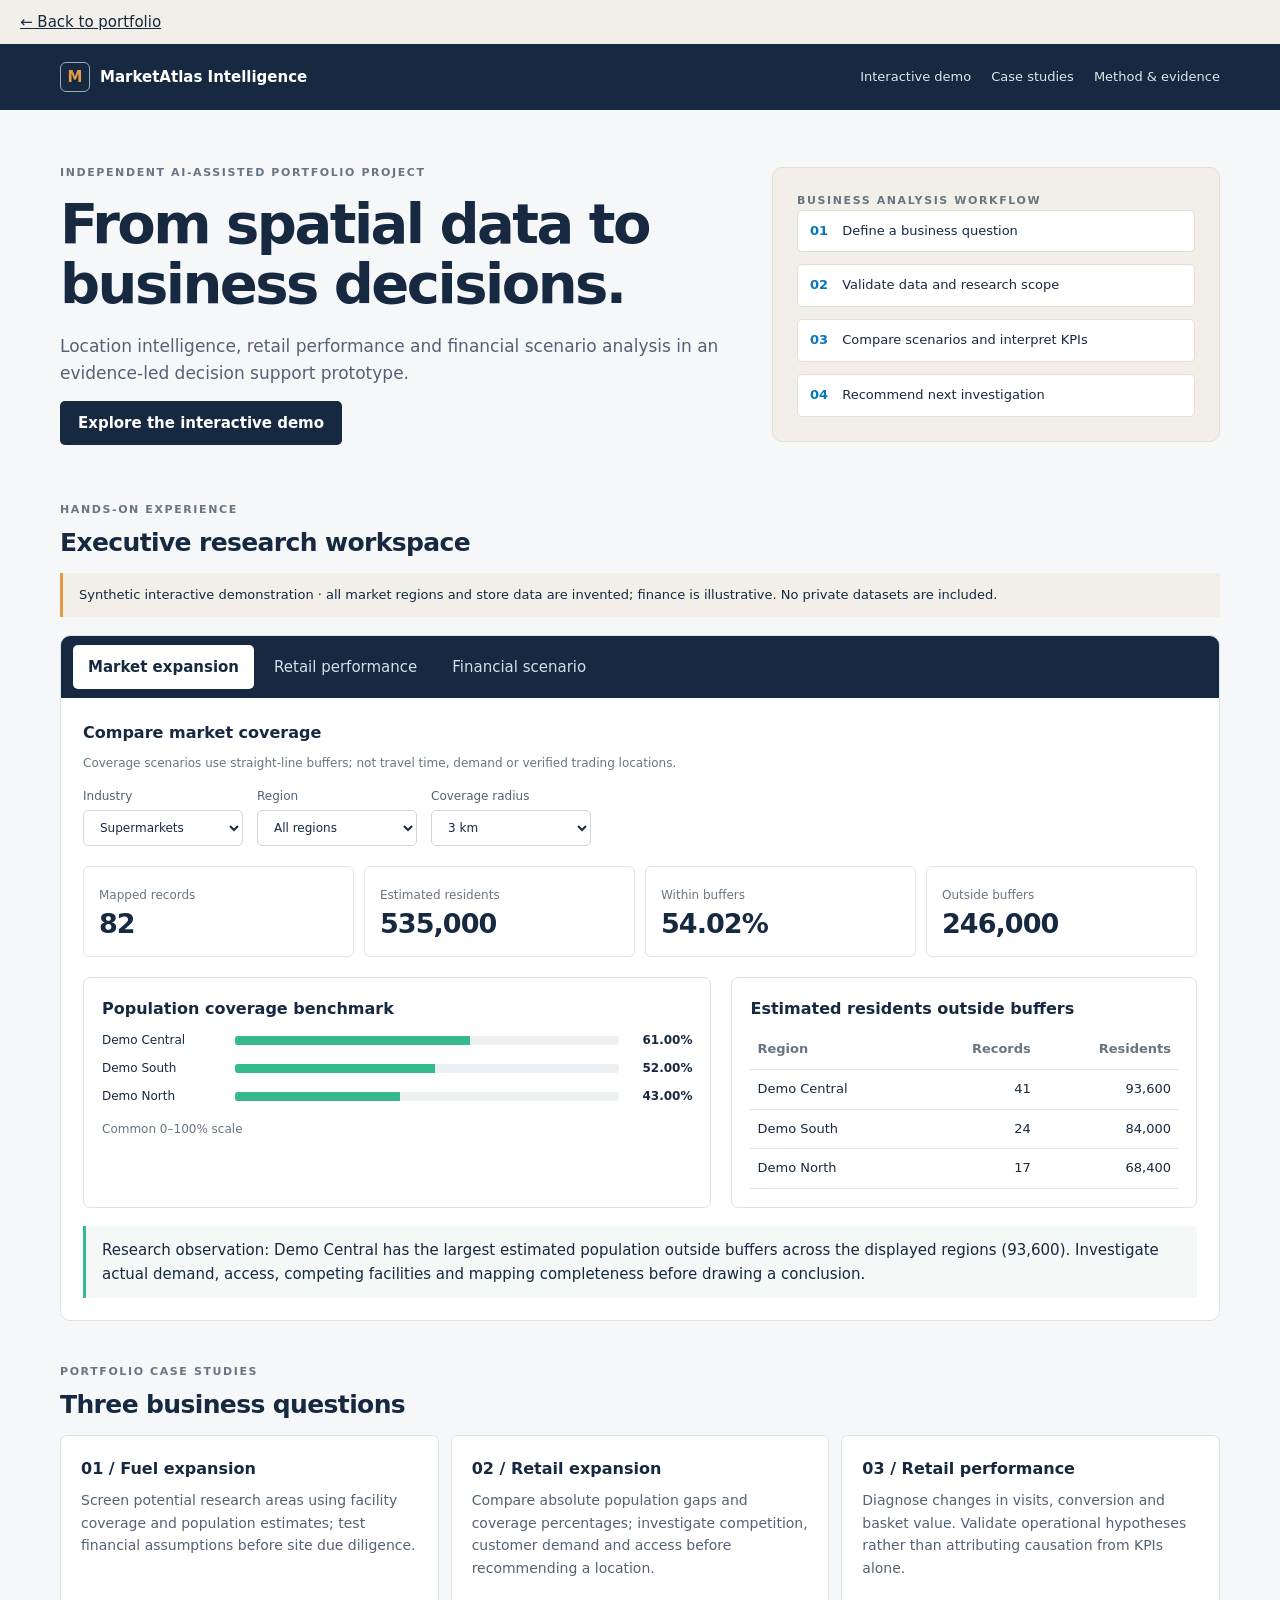
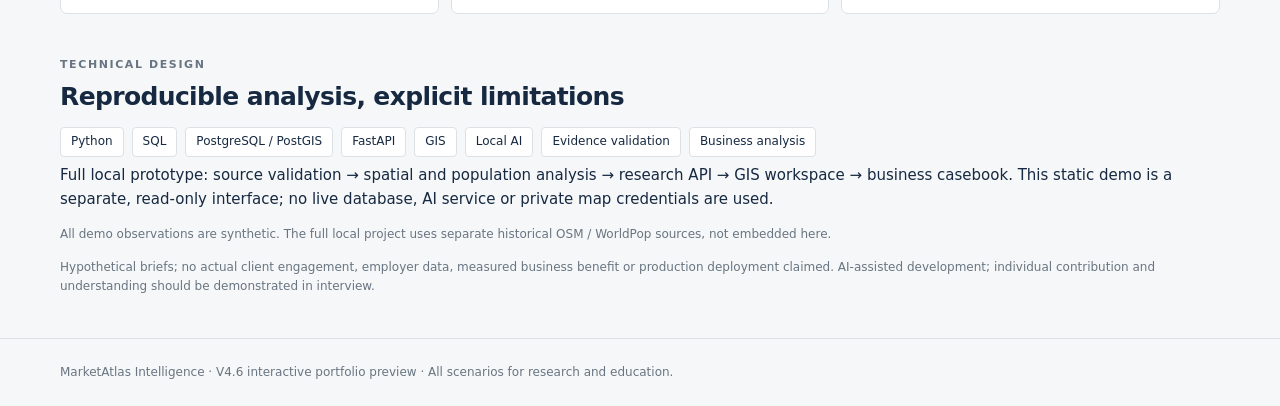
==== demo.html @ 2af2104c "Publish MarketAtlas Intelligence professional portfolio" ====
<!doctype html><html lang="en"><head><meta charset="utf-8"><meta name="viewport" content="width=device-width,initial-scale=1"><meta name="referrer" content="no-referrer"><meta http-equiv="Content-Security-Policy" content="default-src 'none'; script-src 'unsafe-inline'; style-src 'unsafe-inline'; base-uri 'none'; form-action 'none'; connect-src 'none'"><title>MarketAtlas | Business intelligence portfolio</title><style>
*{box-sizing:border-box}html{scroll-behavior:smooth}body{margin:0;font:15px/1.6 system-ui,-apple-system,sans-serif;color:#162941;background:#f6f7f8}header{background:#162941;color:white;padding:18px 0}header .wrap{display:flex;align-items:center;justify-content:space-between;gap:16px}nav{display:flex;gap:20px;flex-wrap:wrap}a{color:inherit}header a{text-decoration:none;color:#dbe5ed;font-size:13px}.wrap{width:min(1160px,calc(100% - 44px));margin:auto}.logo{display:flex;gap:10px;align-items:center;font-weight:750}.mark{width:30px;height:30px;border:1px solid #9aabc0;border-radius:6px;text-align:center;line-height:28px;color:#e79a46}.hero{padding:54px 0 34px;display:grid;grid-template-columns:1.5fr 1fr;gap:40px;align-items:center}.eyebrow{text-transform:uppercase;letter-spacing:1.6px;font-size:11px;font-weight:700;color:#687582}h1{font-size:clamp(34px,4.5vw,56px);letter-spacing:-.045em;line-height:1.08;margin:12px 0 18px}h2{font-size:25px;letter-spacing:-.025em;margin:4px 0 10px}h3{font-size:16px;margin:0 0 8px}p{margin:6px 0 14px}.lede{font-size:17px;color:#536274}.muted,small{color:#687582;font-size:12px}.heroaside{background:#f1efe7;border:1px solid #e2ded5;border-radius:10px;padding:24px}.flow{display:grid;gap:12px}.flow div{background:white;border:1px solid #e0dfdb;border-radius:5px;padding:10px 12px;font-size:13px}.flow b{color:#0878ba;margin-right:10px}.cta{display:inline-block;background:#162941;color:white;padding:10px 18px;border-radius:5px;text-decoration:none;font-weight:650}.section{margin:22px 0 42px;scroll-margin-top:16px}.notice{border-left:3px solid #e79a46;background:#f1efe7;padding:12px 16px;font-size:13px;margin-bottom:18px}.shell{background:white;border:1px solid #dce1e6;border-radius:10px;overflow:hidden}.toolbar{background:#162941;color:white;display:flex;gap:5px;flex-wrap:wrap;padding:9px 12px}.toolbar button{color:#d4deea;background:transparent;border:0;padding:10px 15px;border-radius:5px;font:inherit;cursor:pointer}.toolbar button[aria-pressed=true]{background:white;color:#162941;font-weight:650}.content{padding:22px}.controls{display:flex;gap:14px;flex-wrap:wrap;margin:14px 0 20px}label{font-size:12px;color:#536274;display:grid;gap:4px;min-width:160px}select,button{font:inherit}select{padding:9px 12px;border:1px solid #d0d8e0;border-radius:5px;color:#162941;background:white}.kpis{display:grid;grid-template-columns:repeat(4,1fr);gap:10px;margin:14px 0 20px}.kpi{border:1px solid #e0e5e9;padding:15px;border-radius:6px}.kpi b{display:block;font-size:27px;letter-spacing:-.035em;line-height:1.3;font-variant-numeric:tabular-nums}.kpi span{font-size:12px;color:#687582}.split{display:grid;grid-template-columns:1.35fr 1fr;gap:20px}.panel{border:1px solid #dce1e6;border-radius:7px;padding:18px;min-width:0}.barrow{display:grid;grid-template-columns:minmax(85px,125px) 1fr 65px;align-items:center;gap:8px;margin:9px 0;font-size:12px}.track{height:9px;background:#edf0f2;border-radius:3px;overflow:hidden}.track i{display:block;height:100%;background:#35b98d}.barrow b{text-align:right;font-variant-numeric:tabular-nums}.scroll{overflow:auto}table{border-collapse:collapse;width:100%;font-size:13px}th,td{border-bottom:1px solid #e0e5e9;padding:9px 7px;text-align:right;white-space:nowrap}th:first-child,td:first-child{text-align:left}th{color:#687582;font-weight:650}.insight{margin-top:18px;border-left:3px solid #35b98d;padding:12px 16px;background:#f4f8f6}.cards{display:grid;grid-template-columns:repeat(3,1fr);gap:12px}.cards article{background:white;border:1px solid #dce1e6;border-radius:7px;padding:20px}.cards p{font-size:14px;color:#536274}.chips{display:flex;flex-wrap:wrap;gap:8px}.chips span{border:1px solid #dce1e6;background:white;border-radius:4px;padding:4px 10px;font-size:12px}footer{border-top:1px solid #dce1e6;padding:24px 0;color:#687582;font-size:12px}button:focus-visible,select:focus-visible,a:focus-visible{outline:3px solid #0878ba;outline-offset:2px}.negative{color:#a3473e}.positive{color:#18775c}[hidden]{display:none!important}@media(max-width:780px){.hero,.split,.cards{grid-template-columns:1fr}.hero{gap:12px;padding:30px 0}.kpis{grid-template-columns:repeat(2,1fr)}.wrap{width:calc(100% - 24px)}header .wrap{align-items:flex-start;flex-direction:column}.content{padding:12px}.kpi b{font-size:22px}.barrow{grid-template-columns:90px 1fr 60px}}@media print{header,.toolbar,.controls,.cta{display:none}body{background:white}.wrap{width:100%}.panel,.kpi,article{break-inside:avoid}}
</style></head><body><div style="padding:10px 20px;background:#f1efe7;color:#162941"><a href="index.html">← Back to portfolio</a></div><header><div class="wrap"><div class="logo"><span class="mark">M</span>MarketAtlas Intelligence</div><nav><a href="#demo">Interactive demo</a><a href="#cases">Case studies</a><a href="#method">Method &amp; evidence</a></nav></div></header><main class="wrap"><section class="hero"><div><div class="eyebrow">Independent AI-assisted portfolio project</div><h1>From spatial data to business decisions.</h1><p class="lede">Location intelligence, retail performance and financial scenario analysis in an evidence-led decision support prototype.</p><a class="cta" href="#demo">Explore the interactive demo</a></div><aside class="heroaside"><div class="eyebrow">Business analysis workflow</div><div class="flow"><div><b>01</b> Define a business question</div><div><b>02</b> Validate data and research scope</div><div><b>03</b> Compare scenarios and interpret KPIs</div><div><b>04</b> Recommend next investigation</div></div></aside></section><section id="demo" class="section"><div class="eyebrow">Hands-on experience</div><h2>Executive research workspace</h2><div id="notice" class="notice" role="status"></div><div class="shell"><div class="toolbar" aria-label="Analysis views"><button data-view="market" aria-pressed="true">Market expansion</button><button data-view="retail" aria-pressed="false">Retail performance</button><button data-view="finance" aria-pressed="false">Financial scenario</button></div><div class="content"><section id="market"><h3>Compare market coverage</h3><p class="muted">Coverage scenarios use straight-line buffers; not travel time, demand or verified trading locations.</p><div class="controls"><label>Industry<select id="industry"></select></label><label>Region<select id="district"></select></label><label>Coverage radius<select id="radius"><option value="1000">1 km</option><option value="3000" selected>3 km</option><option value="5000">5 km</option></select></label></div><div class="kpis" id="mkpi"></div><div class="split"><article class="panel"><h3>Population coverage benchmark</h3><div id="bars"></div><small>Common 0–100% scale</small></article><article class="panel"><h3>Estimated residents outside buffers</h3><div class="scroll"><table><thead><tr><th>Region</th><th>Records</th><th>Residents</th></tr></thead><tbody id="gaps"></tbody></table></div></article></div><div class="insight" id="minsg"></div></section><section id="retail" hidden><h3>Retail performance diagnostic</h3><p class="muted">Entirely synthetic training data · 3 fictional stores · two matched seven-day periods.</p><div class="controls"><label>Store<select id="store"><option>All stores</option><option>Store A</option><option>Store B</option><option>Store C</option></select></label></div><div id="rkpi" class="kpis"></div><div class="split"><article class="panel"><h3>Daily visits · matched weekdays</h3><div id="daily"></div><small>Grey: baseline · Green: comparison · common scale</small></article><article class="panel"><h3>Sales change decomposition (MYR)</h3><div class="scroll"><table><thead><tr><th>Component</th><th>Change</th></tr></thead><tbody id="bridge"></tbody></table></div><p class="muted">Ordered arithmetic bridge, not proof of causality.</p></article></div><div class="insight" id="rinsg"></div></section><section id="finance" hidden><h3>Fuel investment scenario</h3><p class="muted">Illustrative 10-year unlevered pre-tax scenario, not a forecast or recommendation.</p><div class="controls"><label>Daily transactions<select id="volume"><option>300</option><option selected>450</option><option>650</option></select></label></div><div id="fkpi" class="kpis"></div><article class="panel"><h3>NPV sensitivity · MYR</h3><div class="scroll"><table><thead><tr><th>Transactions/day</th><th>NPV</th></tr></thead><tbody id="scenarios"></tbody></table></div><p class="muted">Assumptions: MYR 3m initial capex; MYR 150k working capital; 10% discount rate; MYR 3.50 contribution per transaction; 365 days; MYR 300k fixed annual operating cost; MYR 50k annual maintenance; 2% volume and cost growth; MYR 400k residual value and working capital recovery in year 10.</p></article><div class="insight" id="finsg"></div></section></div></div></section><section id="cases" class="section"><div class="eyebrow">Portfolio case studies</div><h2>Three business questions</h2><div class="cards"><article><h3>01 / Fuel expansion</h3><p>Screen potential research areas using facility coverage and population estimates; test financial assumptions before site due diligence.</p></article><article><h3>02 / Retail expansion</h3><p>Compare absolute population gaps and coverage percentages; investigate competition, customer demand and access before recommending a location.</p></article><article><h3>03 / Retail performance</h3><p>Diagnose changes in visits, conversion and basket value. Validate operational hypotheses rather than attributing causation from KPIs alone.</p></article></div></section><section id="method" class="section"><div class="eyebrow">Technical design</div><h2>Reproducible analysis, explicit limitations</h2><div class="chips"><span>Python</span><span>SQL</span><span>PostgreSQL / PostGIS</span><span>FastAPI</span><span>GIS</span><span>Local AI</span><span>Evidence validation</span><span>Business analysis</span></div><p>Full local prototype: source validation → spatial and population analysis → research API → GIS workspace → business casebook. This static demo is a separate, read-only interface; no live database, AI service or private map credentials are used.</p><p id="source" class="muted"></p><p class="muted">Hypothetical briefs; no actual client engagement, employer data, measured business benefit or production deployment claimed. AI-assisted development; individual contribution and understanding should be demonstrated in interview.</p></section></main><footer><div class="wrap">MarketAtlas Intelligence · V4.6 interactive portfolio preview · All scenarios for research and education.</div></footer><script id="data" type="application/json">{"mode":"synthetic","source":null,"market":[{"industry":"fuel","district":"Demo North","radius_m":1000,"mapped_records":12,"estimated_residents":120000,"covered_estimated_residents":16800,"uncovered_estimated_residents":103200},{"industry":"fuel","district":"Demo North","radius_m":3000,"mapped_records":12,"estimated_residents":120000,"covered_estimated_residents":38400,"uncovered_estimated_residents":81600},{"industry":"fuel","district":"Demo North","radius_m":5000,"mapped_records":12,"estimated_residents":120000,"covered_estimated_residents":57600,"uncovered_estimated_residents":62400},{"industry":"supermarket","district":"Demo North","radius_m":1000,"mapped_records":17,"estimated_residents":120000,"covered_estimated_residents":30000,"uncovered_estimated_residents":90000},{"industry":"supermarket","district":"Demo North","radius_m":3000,"mapped_records":17,"estimated_residents":120000,"covered_estimated_residents":51600,"uncovered_estimated_residents":68400},{"industry":"supermarket","district":"Demo North","radius_m":5000,"mapped_records":17,"estimated_residents":120000,"covered_estimated_residents":70800,"uncovered_estimated_residents":49200},{"industry":"fuel","district":"Demo Central","radius_m":1000,"mapped_records":32,"estimated_residents":240000,"covered_estimated_residents":76800,"uncovered_estimated_residents":163200},{"industry":"fuel","district":"Demo Central","radius_m":3000,"mapped_records":32,"estimated_residents":240000,"covered_estimated_residents":120000,"uncovered_estimated_residents":120000},{"industry":"fuel","district":"Demo Central","radius_m":5000,"mapped_records":32,"estimated_residents":240000,"covered_estimated_residents":158400,"uncovered_estimated_residents":81600},{"industry":"supermarket","district":"Demo Central","radius_m":1000,"mapped_records":41,"estimated_residents":240000,"covered_estimated_residents":103200,"uncovered_estimated_residents":136800},{"industry":"supermarket","district":"Demo Central","radius_m":3000,"mapped_records":41,"estimated_residents":240000,"covered_estimated_residents":146400,"uncovered_estimated_residents":93600},{"industry":"supermarket","district":"Demo Central","radius_m":5000,"mapped_records":41,"estimated_residents":240000,"covered_estimated_residents":184800,"uncovered_estimated_residents":55200},{"industry":"fuel","district":"Demo South","radius_m":1000,"mapped_records":19,"estimated_residents":175000,"covered_estimated_residents":38500,"uncovered_estimated_residents":136500},{"industry":"fuel","district":"Demo South","radius_m":3000,"mapped_records":19,"estimated_residents":175000,"covered_estimated_residents":70000,"uncovered_estimated_residents":105000},{"industry":"fuel","district":"Demo South","radius_m":5000,"mapped_records":19,"estimated_residents":175000,"covered_estimated_residents":98000,"uncovered_estimated_residents":77000},{"industry":"supermarket","district":"Demo South","radius_m":1000,"mapped_records":24,"estimated_residents":175000,"covered_estimated_residents":59500,"uncovered_estimated_residents":115500},{"industry":"supermarket","district":"Demo South","radius_m":3000,"mapped_records":24,"estimated_residents":175000,"covered_estimated_residents":91000,"uncovered_estimated_residents":84000},{"industry":"supermarket","district":"Demo South","radius_m":5000,"mapped_records":24,"estimated_residents":175000,"covered_estimated_residents":119000,"uncovered_estimated_residents":56000}],"labels":{"fuel":"Fuel stations","supermarket":"Supermarkets"},"daily":[{"date":"2026-10-05","period":"Baseline","store":"Store A","visits":600,"transactions":162,"sales_myr":6804,"data_type":"SYNTHETIC"},{"date":"2026-10-05","period":"Baseline","store":"Store B","visits":750,"transactions":188,"sales_myr":8648,"data_type":"SYNTHETIC"},{"date":"2026-10-05","period":"Baseline","store":"Store C","visits":480,"transactions":144,"sales_myr":5616,"data_type":"SYNTHETIC"},{"date":"2026-10-06","period":"Baseline","store":"Store A","visits":625,"transactions":169,"sales_myr":7098,"data_type":"SYNTHETIC"},{"date":"2026-10-06","period":"Baseline","store":"Store B","visits":775,"transactions":194,"sales_myr":8924,"data_type":"SYNTHETIC"},{"date":"2026-10-06","period":"Baseline","store":"Store C","visits":505,"transactions":152,"sales_myr":5928,"data_type":"SYNTHETIC"},{"date":"2026-10-07","period":"Baseline","store":"Store A","visits":615,"transactions":166,"sales_myr":6972,"data_type":"SYNTHETIC"},{"date":"2026-10-07","period":"Baseline","store":"Store B","visits":765,"transactions":191,"sales_myr":8786,"data_type":"SYNTHETIC"},{"date":"2026-10-07","period":"Baseline","store":"Store C","visits":495,"transactions":148,"sales_myr":5772,"data_type":"SYNTHETIC"},{"date":"2026-10-08","period":"Baseline","store":"Store A","visits":630,"transactions":170,"sales_myr":7140,"data_type":"SYNTHETIC"},{"date":"2026-10-08","period":"Baseline","store":"Store B","visits":780,"transactions":195,"sales_myr":8970,"data_type":"SYNTHETIC"},{"date":"2026-10-08","period":"Baseline","store":"Store C","visits":510,"transactions":153,"sales_myr":5967,"data_type":"SYNTHETIC"},{"date":"2026-10-09","period":"Baseline","store":"Store A","visits":650,"transactions":176,"sales_myr":7392,"data_type":"SYNTHETIC"},{"date":"2026-10-09","period":"Baseline","store":"Store B","visits":800,"transactions":200,"sales_myr":9200,"data_type":"SYNTHETIC"},{"date":"2026-10-09","period":"Baseline","store":"Store C","visits":530,"transactions":159,"sales_myr":6201,"data_type":"SYNTHETIC"},{"date":"2026-10-10","period":"Baseline","store":"Store A","visits":730,"transactions":197,"sales_myr":8274,"data_type":"SYNTHETIC"},{"date":"2026-10-10","period":"Baseline","store":"Store B","visits":880,"transactions":220,"sales_myr":10120,"data_type":"SYNTHETIC"},{"date":"2026-10-10","period":"Baseline","store":"Store C","visits":610,"transactions":183,"sales_myr":7137,"data_type":"SYNTHETIC"},{"date":"2026-10-11","period":"Baseline","store":"Store A","visits":700,"transactions":189,"sales_myr":7938,"data_type":"SYNTHETIC"},{"date":"2026-10-11","period":"Baseline","store":"Store B","visits":850,"transactions":212,"sales_myr":9752,"data_type":"SYNTHETIC"},{"date":"2026-10-11","period":"Baseline","store":"Store C","visits":580,"transactions":174,"sales_myr":6786,"data_type":"SYNTHETIC"},{"date":"2026-10-12","period":"Comparison","store":"Store A","visits":620,"transactions":167,"sales_myr":7014,"data_type":"SYNTHETIC"},{"date":"2026-10-12","period":"Comparison","store":"Store B","visits":790,"transactions":142,"sales_myr":6532,"data_type":"SYNTHETIC"},{"date":"2026-10-12","period":"Comparison","store":"Store C","visits":500,"transactions":150,"sales_myr":5850,"data_type":"SYNTHETIC"},{"date":"2026-10-13","period":"Comparison","store":"Store A","visits":645,"transactions":174,"sales_myr":7308,"data_type":"SYNTHETIC"},{"date":"2026-10-13","period":"Comparison","store":"Store B","visits":815,"transactions":147,"sales_myr":6762,"data_type":"SYNTHETIC"},{"date":"2026-10-13","period":"Comparison","store":"Store C","visits":525,"transactions":158,"sales_myr":6162,"data_type":"SYNTHETIC"},{"date":"2026-10-14","period":"Comparison","store":"Store A","visits":635,"transactions":171,"sales_myr":7182,"data_type":"SYNTHETIC"},{"date":"2026-10-14","period":"Comparison","store":"Store B","visits":805,"transactions":145,"sales_myr":6670,"data_type":"SYNTHETIC"},{"date":"2026-10-14","period":"Comparison","store":"Store C","visits":515,"transactions":154,"sales_myr":6006,"data_type":"SYNTHETIC"},{"date":"2026-10-15","period":"Comparison","store":"Store A","visits":650,"transactions":176,"sales_myr":7392,"data_type":"SYNTHETIC"},{"date":"2026-10-15","period":"Comparison","store":"Store B","visits":820,"transactions":148,"sales_myr":6808,"data_type":"SYNTHETIC"},{"date":"2026-10-15","period":"Comparison","store":"Store C","visits":530,"transactions":159,"sales_myr":6201,"data_type":"SYNTHETIC"},{"date":"2026-10-16","period":"Comparison","store":"Store A","visits":670,"transactions":181,"sales_myr":7602,"data_type":"SYNTHETIC"},{"date":"2026-10-16","period":"Comparison","store":"Store B","visits":840,"transactions":151,"sales_myr":6946,"data_type":"SYNTHETIC"},{"date":"2026-10-16","period":"Comparison","store":"Store C","visits":550,"transactions":165,"sales_myr":6435,"data_type":"SYNTHETIC"},{"date":"2026-10-17","period":"Comparison","store":"Store A","visits":750,"transactions":202,"sales_myr":8484,"data_type":"SYNTHETIC"},{"date":"2026-10-17","period":"Comparison","store":"Store B","visits":920,"transactions":166,"sales_myr":7636,"data_type":"SYNTHETIC"},{"date":"2026-10-17","period":"Comparison","store":"Store C","visits":630,"transactions":189,"sales_myr":7371,"data_type":"SYNTHETIC"},{"date":"2026-10-18","period":"Comparison","store":"Store A","visits":720,"transactions":194,"sales_myr":8148,"data_type":"SYNTHETIC"},{"date":"2026-10-18","period":"Comparison","store":"Store B","visits":890,"transactions":160,"sales_myr":7360,"data_type":"SYNTHETIC"},{"date":"2026-10-18","period":"Comparison","store":"Store C","visits":600,"transactions":180,"sales_myr":7020,"data_type":"SYNTHETIC"}],"finance":[{"volume":300,"npv":-2717659.599432433,"break_even":621.09081226884},{"volume":450,"npv":-1448084.3754190085,"break_even":621.09081226884},{"volume":650,"npv":244682.58993222448,"break_even":621.09081226884}]}</script><script>
'use strict';const $=id=>document.getElementById(id),D=JSON.parse($('data').textContent),fmt=(n,d=0)=>n==null?'—':Number(n).toLocaleString('en-MY',{minimumFractionDigits:d,maximumFractionDigits:d}),pct=n=>n==null?'—':fmt(n,2)+'%',money=n=>'RM '+fmt(n),signed=n=>(n>0?'+':'')+fmt(n,2),sum=(rows,k)=>rows.reduce((a,r)=>a+r[k],0);function node(tag,text,cls){const e=document.createElement(tag);if(text!=null)e.textContent=text;if(cls)e.className=cls;return e}function option(id,v,label=v){const e=node('option',label);e.value=v;$(id).append(e)}function kpis(id,items){$(id).replaceChildren(...items.map(([label,val,sub])=>{const e=node('div',null,'kpi');e.append(node('span',label),node('b',val),node('small',sub||''));return e}))}function table(id,rows){$(id).replaceChildren(...rows.map(r=>{const tr=node('tr');for(const v of r)tr.append(node('td',v));return tr}))}function bar(id,label,value,max,colour='#35b98d',display=fmt(value)){const r=node('div',null,'barrow'),t=node('div',null,'track'),i=node('i');i.style.width=Math.max(0,Math.min(100,100*value/(max||1)))+'%';i.style.background=colour;t.append(i);r.append(node('span',label),t,node('b',display));$(id).append(r)}function cov(r){return r.estimated_residents?100*r.covered_estimated_residents/r.estimated_residents:null}for(const [k,l] of Object.entries(D.labels))option('industry',k,l);$('industry').value='supermarket';option('district','all','All regions');for(const n of [...new Set(D.market.map(r=>r.district))].sort())option('district',n);$('notice').textContent=D.source?'Historical aggregate publication-review draft · OSM/WorldPop estimates. Review licensing before sharing. Retail and finance remain simulated.':'Synthetic interactive demonstration · all market regions and store data are invented; finance is illustrative. No private datasets are included.';$('source').textContent=D.source?'Historical market evidence: © OpenStreetMap contributors (ODbL, openstreetmap.org/copyright); WorldPop R2025A v1 alpha, DOI 10.5258/SOTON/WP00839; geoBoundaries ADM2. OSM snapshot '+D.source.timestamp+'; modelled population year '+D.source.population_year+'; report SHA-256 '+D.source.report_sha256+'. No outside-Johor facilities; pixel-centre assignment, unverified operation.':'All demo observations are synthetic. The full local project uses separate historical OSM / WorldPop sources, not embedded here.';
function market(){const rows=D.market.filter(r=>r.industry===$('industry').value&&r.radius_m===Number($('radius').value)),sel=rows.filter(r=>$('district').value==='all'||r.district===$('district').value),a=Object.fromEntries(['mapped_records','estimated_residents','covered_estimated_residents','uncovered_estimated_residents'].map(k=>[k,sum(sel,k)]));kpis('mkpi',[['Mapped records',fmt(a.mapped_records)],['Estimated residents',fmt(a.estimated_residents)],['Within buffers',pct(cov(a))],['Outside buffers',fmt(a.uncovered_estimated_residents)]]);$('bars').replaceChildren();for(const r of [...rows].sort((a,b)=>(cov(b)??-1)-(cov(a)??-1)))bar('bars',r.district,cov(r)||0,100,'#35b98d',pct(cov(r)));const gaps=[...rows].sort((a,b)=>b.uncovered_estimated_residents-a.uncovered_estimated_residents);table('gaps',gaps.map(r=>[r.district,fmt(r.mapped_records),fmt(r.uncovered_estimated_residents)]));$('minsg').textContent='Research observation: '+gaps[0].district+' has the largest estimated population outside buffers across the displayed regions ('+fmt(gaps[0].uncovered_estimated_residents)+'). Investigate actual demand, access, competing facilities and mapping completeness before drawing a conclusion.'}
function retail(){const rows=D.daily.filter(r=>$('store').value==='All stores'||r.store===$('store').value),weeks=['Baseline','Comparison'].map(p=>rows.filter(r=>r.period===p)),stats=weeks.map(w=>{const v=sum(w,'visits'),t=sum(w,'transactions'),s=sum(w,'sales_myr');return{v,t,s,c:t/v,a:s/t}}),[a,b]=stats,delta=b.s-a.s; kpis('rkpi',[['Comparison visits',fmt(b.v),'Baseline '+fmt(a.v)],['Conversion',pct(100*b.c),signed(100*(b.c-a.c))+' pp'],['Sales',money(b.s),'Change '+signed(delta)+' MYR'],['Average basket','RM '+fmt(b.a,2),'Baseline RM '+fmt(a.a,2)]]);const daily=weeks.map(w=>[...new Set(w.map(r=>r.date))].sort().map(date=>sum(w.filter(r=>r.date===date),'visits'))),max=Math.max(...daily.flat());$('daily').replaceChildren();for(let i=0;i<7;i++){bar('daily',['Mon','Tue','Wed','Thu','Fri','Sat','Sun'][i]+' · base',daily[0][i],max,'#aab7c4');bar('daily','Comparison',daily[1][i],max)}const effects=[(b.v-a.v)*a.c*a.a,b.v*(b.c-a.c)*a.a,b.v*b.c*(b.a-a.a)];table('bridge',[['Visits',signed(effects[0])],['Conversion',signed(effects[1])],['Basket',signed(effects[2])],['Net sales',signed(delta)]]);$('rinsg').textContent='Research observation: visits '+(b.v>=a.v?'increased':'decreased')+' and sales '+(delta>=0?'increased or remained flat':'decreased')+'. Conversion changed by '+signed(100*(b.c-a.c))+' percentage points. Check staffing, queues, stock availability and sensor validity; these are hypotheses, not measured causes.'}
function financial(){const s=D.finance.find(x=>x.volume===Number($('volume').value));kpis('fkpi',[['Transactions / day',fmt(s.volume)],['Net present value',money(s.npv)],['NPV break-even / day',fmt(s.break_even,1)],['Discount rate','10%']]);table('scenarios',D.finance.map(x=>[fmt(x.volume),money(x.npv)]));$('finsg').textContent='Under these assumptions, the selected scenario has '+(s.npv<0?'negative':'non-negative')+' NPV. Validate volumes, margins, capital and operating costs with real evidence before investment review.'}for(const b of document.querySelectorAll('[data-view]'))b.addEventListener('click',()=>{for(const x of document.querySelectorAll('[data-view]')){const active=x===b;x.setAttribute('aria-pressed',String(active));$(x.dataset.view).hidden=!active}});for(const id of ['industry','district','radius'])$(id).addEventListener('change',market);$('store').addEventListener('change',retail);$('volume').addEventListener('change',financial);market();retail();financial();
</script><script>(()=>{function select(){const k=location.hash.slice(1);if(['market','retail','finance'].includes(k)){const b=document.querySelector('[data-view="'+k+'"]');if(b){b.click();document.getElementById('demo').scrollIntoView({block:'start'});}}}window.addEventListener('hashchange',select);select();})();</script></body></html>
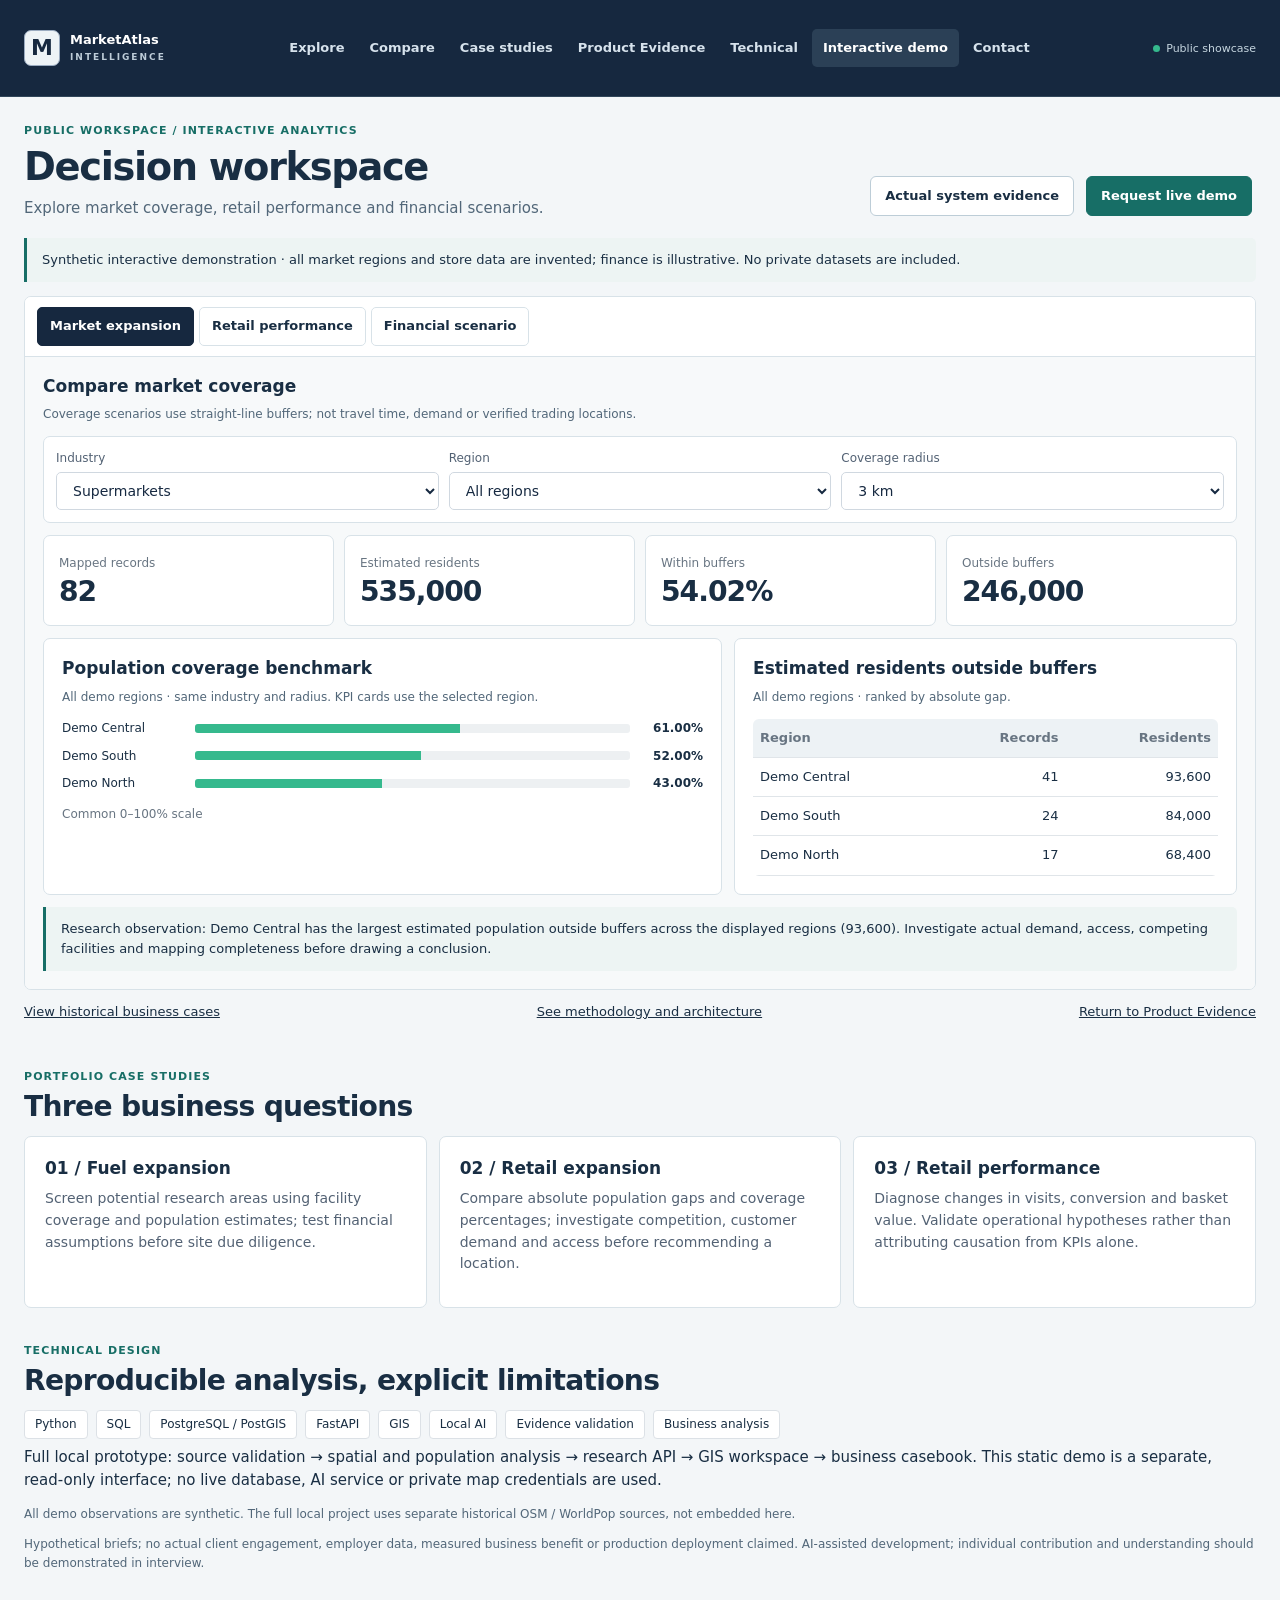
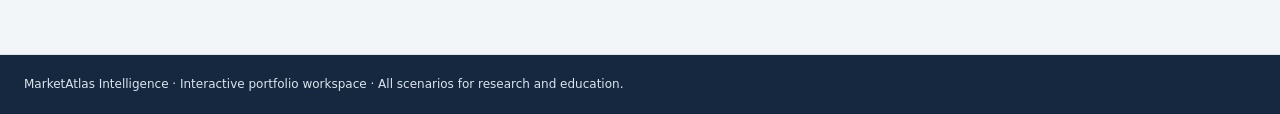
==== commit 62c519ad: "Unify public showcase and interactive analytics into an enterprise workspace" ====
--- a/demo.html
+++ b/demo.html
@@ -1,8 +1,8 @@
-<!doctype html><html lang="en"><head><meta charset="utf-8"><meta name="viewport" content="width=device-width,initial-scale=1"><meta name="referrer" content="no-referrer"><meta http-equiv="Content-Security-Policy" content="default-src 'none'; script-src 'unsafe-inline'; style-src 'unsafe-inline'; base-uri 'none'; form-action 'none'; connect-src 'none'"><title>MarketAtlas | Business intelligence portfolio</title><style>
+<!doctype html><html lang="en"><head><meta charset="utf-8"><meta name="viewport" content="width=device-width,initial-scale=1"><meta name="referrer" content="no-referrer"><meta http-equiv="Content-Security-Policy" content="default-src 'none'; script-src 'unsafe-inline'; style-src 'self' 'unsafe-inline'; base-uri 'none'; form-action 'none'; connect-src 'none'"><title>MarketAtlas | Business intelligence portfolio</title><style>
 *{box-sizing:border-box}html{scroll-behavior:smooth}body{margin:0;font:15px/1.6 system-ui,-apple-system,sans-serif;color:#162941;background:#f6f7f8}header{background:#162941;color:white;padding:18px 0}header .wrap{display:flex;align-items:center;justify-content:space-between;gap:16px}nav{display:flex;gap:20px;flex-wrap:wrap}a{color:inherit}header a{text-decoration:none;color:#dbe5ed;font-size:13px}.wrap{width:min(1160px,calc(100% - 44px));margin:auto}.logo{display:flex;gap:10px;align-items:center;font-weight:750}.mark{width:30px;height:30px;border:1px solid #9aabc0;border-radius:6px;text-align:center;line-height:28px;color:#e79a46}.hero{padding:54px 0 34px;display:grid;grid-template-columns:1.5fr 1fr;gap:40px;align-items:center}.eyebrow{text-transform:uppercase;letter-spacing:1.6px;font-size:11px;font-weight:700;color:#687582}h1{font-size:clamp(34px,4.5vw,56px);letter-spacing:-.045em;line-height:1.08;margin:12px 0 18px}h2{font-size:25px;letter-spacing:-.025em;margin:4px 0 10px}h3{font-size:16px;margin:0 0 8px}p{margin:6px 0 14px}.lede{font-size:17px;color:#536274}.muted,small{color:#687582;font-size:12px}.heroaside{background:#f1efe7;border:1px solid #e2ded5;border-radius:10px;padding:24px}.flow{display:grid;gap:12px}.flow div{background:white;border:1px solid #e0dfdb;border-radius:5px;padding:10px 12px;font-size:13px}.flow b{color:#0878ba;margin-right:10px}.cta{display:inline-block;background:#162941;color:white;padding:10px 18px;border-radius:5px;text-decoration:none;font-weight:650}.section{margin:22px 0 42px;scroll-margin-top:16px}.notice{border-left:3px solid #e79a46;background:#f1efe7;padding:12px 16px;font-size:13px;margin-bottom:18px}.shell{background:white;border:1px solid #dce1e6;border-radius:10px;overflow:hidden}.toolbar{background:#162941;color:white;display:flex;gap:5px;flex-wrap:wrap;padding:9px 12px}.toolbar button{color:#d4deea;background:transparent;border:0;padding:10px 15px;border-radius:5px;font:inherit;cursor:pointer}.toolbar button[aria-pressed=true]{background:white;color:#162941;font-weight:650}.content{padding:22px}.controls{display:flex;gap:14px;flex-wrap:wrap;margin:14px 0 20px}label{font-size:12px;color:#536274;display:grid;gap:4px;min-width:160px}select,button{font:inherit}select{padding:9px 12px;border:1px solid #d0d8e0;border-radius:5px;color:#162941;background:white}.kpis{display:grid;grid-template-columns:repeat(4,1fr);gap:10px;margin:14px 0 20px}.kpi{border:1px solid #e0e5e9;padding:15px;border-radius:6px}.kpi b{display:block;font-size:27px;letter-spacing:-.035em;line-height:1.3;font-variant-numeric:tabular-nums}.kpi span{font-size:12px;color:#687582}.split{display:grid;grid-template-columns:1.35fr 1fr;gap:20px}.panel{border:1px solid #dce1e6;border-radius:7px;padding:18px;min-width:0}.barrow{display:grid;grid-template-columns:minmax(85px,125px) 1fr 65px;align-items:center;gap:8px;margin:9px 0;font-size:12px}.track{height:9px;background:#edf0f2;border-radius:3px;overflow:hidden}.track i{display:block;height:100%;background:#35b98d}.barrow b{text-align:right;font-variant-numeric:tabular-nums}.scroll{overflow:auto}table{border-collapse:collapse;width:100%;font-size:13px}th,td{border-bottom:1px solid #e0e5e9;padding:9px 7px;text-align:right;white-space:nowrap}th:first-child,td:first-child{text-align:left}th{color:#687582;font-weight:650}.insight{margin-top:18px;border-left:3px solid #35b98d;padding:12px 16px;background:#f4f8f6}.cards{display:grid;grid-template-columns:repeat(3,1fr);gap:12px}.cards article{background:white;border:1px solid #dce1e6;border-radius:7px;padding:20px}.cards p{font-size:14px;color:#536274}.chips{display:flex;flex-wrap:wrap;gap:8px}.chips span{border:1px solid #dce1e6;background:white;border-radius:4px;padding:4px 10px;font-size:12px}footer{border-top:1px solid #dce1e6;padding:24px 0;color:#687582;font-size:12px}button:focus-visible,select:focus-visible,a:focus-visible{outline:3px solid #0878ba;outline-offset:2px}.negative{color:#a3473e}.positive{color:#18775c}[hidden]{display:none!important}@media(max-width:780px){.hero,.split,.cards{grid-template-columns:1fr}.hero{gap:12px;padding:30px 0}.kpis{grid-template-columns:repeat(2,1fr)}.wrap{width:calc(100% - 24px)}header .wrap{align-items:flex-start;flex-direction:column}.content{padding:12px}.kpi b{font-size:22px}.barrow{grid-template-columns:90px 1fr 60px}}@media print{header,.toolbar,.controls,.cta{display:none}body{background:white}.wrap{width:100%}.panel,.kpi,article{break-inside:avoid}}
-</style></head><body><div style="padding:10px 20px;background:#f1efe7;color:#162941"><a href="index.html">← Back to portfolio</a></div><header><div class="wrap"><div class="logo"><span class="mark">M</span>MarketAtlas Intelligence</div><nav><a href="#demo">Interactive demo</a><a href="#cases">Case studies</a><a href="#method">Method &amp; evidence</a></nav></div></header><main class="wrap"><section class="hero"><div><div class="eyebrow">Independent AI-assisted portfolio project</div><h1>From spatial data to business decisions.</h1><p class="lede">Location intelligence, retail performance and financial scenario analysis in an evidence-led decision support prototype.</p><a class="cta" href="#demo">Explore the interactive demo</a></div><aside class="heroaside"><div class="eyebrow">Business analysis workflow</div><div class="flow"><div><b>01</b> Define a business question</div><div><b>02</b> Validate data and research scope</div><div><b>03</b> Compare scenarios and interpret KPIs</div><div><b>04</b> Recommend next investigation</div></div></aside></section><section id="demo" class="section"><div class="eyebrow">Hands-on experience</div><h2>Executive research workspace</h2><div id="notice" class="notice" role="status"></div><div class="shell"><div class="toolbar" aria-label="Analysis views"><button data-view="market" aria-pressed="true">Market expansion</button><button data-view="retail" aria-pressed="false">Retail performance</button><button data-view="finance" aria-pressed="false">Financial scenario</button></div><div class="content"><section id="market"><h3>Compare market coverage</h3><p class="muted">Coverage scenarios use straight-line buffers; not travel time, demand or verified trading locations.</p><div class="controls"><label>Industry<select id="industry"></select></label><label>Region<select id="district"></select></label><label>Coverage radius<select id="radius"><option value="1000">1 km</option><option value="3000" selected>3 km</option><option value="5000">5 km</option></select></label></div><div class="kpis" id="mkpi"></div><div class="split"><article class="panel"><h3>Population coverage benchmark</h3><div id="bars"></div><small>Common 0–100% scale</small></article><article class="panel"><h3>Estimated residents outside buffers</h3><div class="scroll"><table><thead><tr><th>Region</th><th>Records</th><th>Residents</th></tr></thead><tbody id="gaps"></tbody></table></div></article></div><div class="insight" id="minsg"></div></section><section id="retail" hidden><h3>Retail performance diagnostic</h3><p class="muted">Entirely synthetic training data · 3 fictional stores · two matched seven-day periods.</p><div class="controls"><label>Store<select id="store"><option>All stores</option><option>Store A</option><option>Store B</option><option>Store C</option></select></label></div><div id="rkpi" class="kpis"></div><div class="split"><article class="panel"><h3>Daily visits · matched weekdays</h3><div id="daily"></div><small>Grey: baseline · Green: comparison · common scale</small></article><article class="panel"><h3>Sales change decomposition (MYR)</h3><div class="scroll"><table><thead><tr><th>Component</th><th>Change</th></tr></thead><tbody id="bridge"></tbody></table></div><p class="muted">Ordered arithmetic bridge, not proof of causality.</p></article></div><div class="insight" id="rinsg"></div></section><section id="finance" hidden><h3>Fuel investment scenario</h3><p class="muted">Illustrative 10-year unlevered pre-tax scenario, not a forecast or recommendation.</p><div class="controls"><label>Daily transactions<select id="volume"><option>300</option><option selected>450</option><option>650</option></select></label></div><div id="fkpi" class="kpis"></div><article class="panel"><h3>NPV sensitivity · MYR</h3><div class="scroll"><table><thead><tr><th>Transactions/day</th><th>NPV</th></tr></thead><tbody id="scenarios"></tbody></table></div><p class="muted">Assumptions: MYR 3m initial capex; MYR 150k working capital; 10% discount rate; MYR 3.50 contribution per transaction; 365 days; MYR 300k fixed annual operating cost; MYR 50k annual maintenance; 2% volume and cost growth; MYR 400k residual value and working capital recovery in year 10.</p></article><div class="insight" id="finsg"></div></section></div></div></section><section id="cases" class="section"><div class="eyebrow">Portfolio case studies</div><h2>Three business questions</h2><div class="cards"><article><h3>01 / Fuel expansion</h3><p>Screen potential research areas using facility coverage and population estimates; test financial assumptions before site due diligence.</p></article><article><h3>02 / Retail expansion</h3><p>Compare absolute population gaps and coverage percentages; investigate competition, customer demand and access before recommending a location.</p></article><article><h3>03 / Retail performance</h3><p>Diagnose changes in visits, conversion and basket value. Validate operational hypotheses rather than attributing causation from KPIs alone.</p></article></div></section><section id="method" class="section"><div class="eyebrow">Technical design</div><h2>Reproducible analysis, explicit limitations</h2><div class="chips"><span>Python</span><span>SQL</span><span>PostgreSQL / PostGIS</span><span>FastAPI</span><span>GIS</span><span>Local AI</span><span>Evidence validation</span><span>Business analysis</span></div><p>Full local prototype: source validation → spatial and population analysis → research API → GIS workspace → business casebook. This static demo is a separate, read-only interface; no live database, AI service or private map credentials are used.</p><p id="source" class="muted"></p><p class="muted">Hypothetical briefs; no actual client engagement, employer data, measured business benefit or production deployment claimed. AI-assisted development; individual contribution and understanding should be demonstrated in interview.</p></section></main><footer><div class="wrap">MarketAtlas Intelligence · V4.6 interactive portfolio preview · All scenarios for research and education.</div></footer><script id="data" type="application/json">{"mode":"synthetic","source":null,"market":[{"industry":"fuel","district":"Demo North","radius_m":1000,"mapped_records":12,"estimated_residents":120000,"covered_estimated_residents":16800,"uncovered_estimated_residents":103200},{"industry":"fuel","district":"Demo North","radius_m":3000,"mapped_records":12,"estimated_residents":120000,"covered_estimated_residents":38400,"uncovered_estimated_residents":81600},{"industry":"fuel","district":"Demo North","radius_m":5000,"mapped_records":12,"estimated_residents":120000,"covered_estimated_residents":57600,"uncovered_estimated_residents":62400},{"industry":"supermarket","district":"Demo North","radius_m":1000,"mapped_records":17,"estimated_residents":120000,"covered_estimated_residents":30000,"uncovered_estimated_residents":90000},{"industry":"supermarket","district":"Demo North","radius_m":3000,"mapped_records":17,"estimated_residents":120000,"covered_estimated_residents":51600,"uncovered_estimated_residents":68400},{"industry":"supermarket","district":"Demo North","radius_m":5000,"mapped_records":17,"estimated_residents":120000,"covered_estimated_residents":70800,"uncovered_estimated_residents":49200},{"industry":"fuel","district":"Demo Central","radius_m":1000,"mapped_records":32,"estimated_residents":240000,"covered_estimated_residents":76800,"uncovered_estimated_residents":163200},{"industry":"fuel","district":"Demo Central","radius_m":3000,"mapped_records":32,"estimated_residents":240000,"covered_estimated_residents":120000,"uncovered_estimated_residents":120000},{"industry":"fuel","district":"Demo Central","radius_m":5000,"mapped_records":32,"estimated_residents":240000,"covered_estimated_residents":158400,"uncovered_estimated_residents":81600},{"industry":"supermarket","district":"Demo Central","radius_m":1000,"mapped_records":41,"estimated_residents":240000,"covered_estimated_residents":103200,"uncovered_estimated_residents":136800},{"industry":"supermarket","district":"Demo Central","radius_m":3000,"mapped_records":41,"estimated_residents":240000,"covered_estimated_residents":146400,"uncovered_estimated_residents":93600},{"industry":"supermarket","district":"Demo Central","radius_m":5000,"mapped_records":41,"estimated_residents":240000,"covered_estimated_residents":184800,"uncovered_estimated_residents":55200},{"industry":"fuel","district":"Demo South","radius_m":1000,"mapped_records":19,"estimated_residents":175000,"covered_estimated_residents":38500,"uncovered_estimated_residents":136500},{"industry":"fuel","district":"Demo South","radius_m":3000,"mapped_records":19,"estimated_residents":175000,"covered_estimated_residents":70000,"uncovered_estimated_residents":105000},{"industry":"fuel","district":"Demo South","radius_m":5000,"mapped_records":19,"estimated_residents":175000,"covered_estimated_residents":98000,"uncovered_estimated_residents":77000},{"industry":"supermarket","district":"Demo South","radius_m":1000,"mapped_records":24,"estimated_residents":175000,"covered_estimated_residents":59500,"uncovered_estimated_residents":115500},{"industry":"supermarket","district":"Demo South","radius_m":3000,"mapped_records":24,"estimated_residents":175000,"covered_estimated_residents":91000,"uncovered_estimated_residents":84000},{"industry":"supermarket","district":"Demo South","radius_m":5000,"mapped_records":24,"estimated_residents":175000,"covered_estimated_residents":119000,"uncovered_estimated_residents":56000}],"labels":{"fuel":"Fuel stations","supermarket":"Supermarkets"},"daily":[{"date":"2026-10-05","period":"Baseline","store":"Store A","visits":600,"transactions":162,"sales_myr":6804,"data_type":"SYNTHETIC"},{"date":"2026-10-05","period":"Baseline","store":"Store B","visits":750,"transactions":188,"sales_myr":8648,"data_type":"SYNTHETIC"},{"date":"2026-10-05","period":"Baseline","store":"Store C","visits":480,"transactions":144,"sales_myr":5616,"data_type":"SYNTHETIC"},{"date":"2026-10-06","period":"Baseline","store":"Store A","visits":625,"transactions":169,"sales_myr":7098,"data_type":"SYNTHETIC"},{"date":"2026-10-06","period":"Baseline","store":"Store B","visits":775,"transactions":194,"sales_myr":8924,"data_type":"SYNTHETIC"},{"date":"2026-10-06","period":"Baseline","store":"Store C","visits":505,"transactions":152,"sales_myr":5928,"data_type":"SYNTHETIC"},{"date":"2026-10-07","period":"Baseline","store":"Store A","visits":615,"transactions":166,"sales_myr":6972,"data_type":"SYNTHETIC"},{"date":"2026-10-07","period":"Baseline","store":"Store B","visits":765,"transactions":191,"sales_myr":8786,"data_type":"SYNTHETIC"},{"date":"2026-10-07","period":"Baseline","store":"Store C","visits":495,"transactions":148,"sales_myr":5772,"data_type":"SYNTHETIC"},{"date":"2026-10-08","period":"Baseline","store":"Store A","visits":630,"transactions":170,"sales_myr":7140,"data_type":"SYNTHETIC"},{"date":"2026-10-08","period":"Baseline","store":"Store B","visits":780,"transactions":195,"sales_myr":8970,"data_type":"SYNTHETIC"},{"date":"2026-10-08","period":"Baseline","store":"Store C","visits":510,"transactions":153,"sales_myr":5967,"data_type":"SYNTHETIC"},{"date":"2026-10-09","period":"Baseline","store":"Store A","visits":650,"transactions":176,"sales_myr":7392,"data_type":"SYNTHETIC"},{"date":"2026-10-09","period":"Baseline","store":"Store B","visits":800,"transactions":200,"sales_myr":9200,"data_type":"SYNTHETIC"},{"date":"2026-10-09","period":"Baseline","store":"Store C","visits":530,"transactions":159,"sales_myr":6201,"data_type":"SYNTHETIC"},{"date":"2026-10-10","period":"Baseline","store":"Store A","visits":730,"transactions":197,"sales_myr":8274,"data_type":"SYNTHETIC"},{"date":"2026-10-10","period":"Baseline","store":"Store B","visits":880,"transactions":220,"sales_myr":10120,"data_type":"SYNTHETIC"},{"date":"2026-10-10","period":"Baseline","store":"Store C","visits":610,"transactions":183,"sales_myr":7137,"data_type":"SYNTHETIC"},{"date":"2026-10-11","period":"Baseline","store":"Store A","visits":700,"transactions":189,"sales_myr":7938,"data_type":"SYNTHETIC"},{"date":"2026-10-11","period":"Baseline","store":"Store B","visits":850,"transactions":212,"sales_myr":9752,"data_type":"SYNTHETIC"},{"date":"2026-10-11","period":"Baseline","store":"Store C","visits":580,"transactions":174,"sales_myr":6786,"data_type":"SYNTHETIC"},{"date":"2026-10-12","period":"Comparison","store":"Store A","visits":620,"transactions":167,"sales_myr":7014,"data_type":"SYNTHETIC"},{"date":"2026-10-12","period":"Comparison","store":"Store B","visits":790,"transactions":142,"sales_myr":6532,"data_type":"SYNTHETIC"},{"date":"2026-10-12","period":"Comparison","store":"Store C","visits":500,"transactions":150,"sales_myr":5850,"data_type":"SYNTHETIC"},{"date":"2026-10-13","period":"Comparison","store":"Store A","visits":645,"transactions":174,"sales_myr":7308,"data_type":"SYNTHETIC"},{"date":"2026-10-13","period":"Comparison","store":"Store B","visits":815,"transactions":147,"sales_myr":6762,"data_type":"SYNTHETIC"},{"date":"2026-10-13","period":"Comparison","store":"Store C","visits":525,"transactions":158,"sales_myr":6162,"data_type":"SYNTHETIC"},{"date":"2026-10-14","period":"Comparison","store":"Store A","visits":635,"transactions":171,"sales_myr":7182,"data_type":"SYNTHETIC"},{"date":"2026-10-14","period":"Comparison","store":"Store B","visits":805,"transactions":145,"sales_myr":6670,"data_type":"SYNTHETIC"},{"date":"2026-10-14","period":"Comparison","store":"Store C","visits":515,"transactions":154,"sales_myr":6006,"data_type":"SYNTHETIC"},{"date":"2026-10-15","period":"Comparison","store":"Store A","visits":650,"transactions":176,"sales_myr":7392,"data_type":"SYNTHETIC"},{"date":"2026-10-15","period":"Comparison","store":"Store B","visits":820,"transactions":148,"sales_myr":6808,"data_type":"SYNTHETIC"},{"date":"2026-10-15","period":"Comparison","store":"Store C","visits":530,"transactions":159,"sales_myr":6201,"data_type":"SYNTHETIC"},{"date":"2026-10-16","period":"Comparison","store":"Store A","visits":670,"transactions":181,"sales_myr":7602,"data_type":"SYNTHETIC"},{"date":"2026-10-16","period":"Comparison","store":"Store B","visits":840,"transactions":151,"sales_myr":6946,"data_type":"SYNTHETIC"},{"date":"2026-10-16","period":"Comparison","store":"Store C","visits":550,"transactions":165,"sales_myr":6435,"data_type":"SYNTHETIC"},{"date":"2026-10-17","period":"Comparison","store":"Store A","visits":750,"transactions":202,"sales_myr":8484,"data_type":"SYNTHETIC"},{"date":"2026-10-17","period":"Comparison","store":"Store B","visits":920,"transactions":166,"sales_myr":7636,"data_type":"SYNTHETIC"},{"date":"2026-10-17","period":"Comparison","store":"Store C","visits":630,"transactions":189,"sales_myr":7371,"data_type":"SYNTHETIC"},{"date":"2026-10-18","period":"Comparison","store":"Store A","visits":720,"transactions":194,"sales_myr":8148,"data_type":"SYNTHETIC"},{"date":"2026-10-18","period":"Comparison","store":"Store B","visits":890,"transactions":160,"sales_myr":7360,"data_type":"SYNTHETIC"},{"date":"2026-10-18","period":"Comparison","store":"Store C","visits":600,"transactions":180,"sales_myr":7020,"data_type":"SYNTHETIC"}],"finance":[{"volume":300,"npv":-2717659.599432433,"break_even":621.09081226884},{"volume":450,"npv":-1448084.3754190085,"break_even":621.09081226884},{"volume":650,"npv":244682.58993222448,"break_even":621.09081226884}]}</script><script>
+</style><link rel="stylesheet" href="assets/workspace.css"></head><body class="demo-page"><header class="ma-header"><div class="wrap"><a class="ma-brand" href="index.html"><span class="mark">M</span><span>MarketAtlas<small>INTELLIGENCE</small></span></a><nav aria-label="Main navigation"><a href="index.html">Explore</a><a href="demo.html#market">Compare</a><a href="index.html#cases">Case studies</a><a href="index.html#evidence">Product Evidence</a><a href="index.html#architecture">Technical</a><a href="demo.html" aria-current="page">Interactive demo</a><a href="index.html#contact">Contact</a></nav><span class="ma-mode">Public showcase</span></div></header><main class="wrap"><div class="ma-intro"><div><div class="eyebrow">Public workspace / Interactive analytics</div><h1>Decision workspace</h1><p>Explore market coverage, retail performance and financial scenarios.</p></div><div class="ma-actions"><a class="cta secondary" href="index.html#evidence">Actual system evidence</a><a class="cta" href="index.html#contact">Request live demo</a></div></div><section id="demo" class="section"><div id="notice" class="notice" role="status"></div><div class="shell"><div class="toolbar" aria-label="Analysis views"><button data-view="market" aria-pressed="true">Market expansion</button><button data-view="retail" aria-pressed="false">Retail performance</button><button data-view="finance" aria-pressed="false">Financial scenario</button></div><div class="content"><section id="market"><h3>Compare market coverage</h3><p class="muted">Coverage scenarios use straight-line buffers; not travel time, demand or verified trading locations.</p><div class="controls"><label>Industry<select id="industry"></select></label><label>Region<select id="district"></select></label><label>Coverage radius<select id="radius"><option value="1000">1 km</option><option value="3000" selected>3 km</option><option value="5000">5 km</option></select></label></div><div class="kpis" id="mkpi"></div><div class="split"><article class="panel"><h3>Population coverage benchmark</h3><p class="muted">All demo regions · same industry and radius. KPI cards use the selected region.</p><div id="bars"></div><small>Common 0–100% scale</small></article><article class="panel"><h3>Estimated residents outside buffers</h3><p class="muted">All demo regions · ranked by absolute gap.</p><div class="scroll"><table><thead><tr><th>Region</th><th>Records</th><th>Residents</th></tr></thead><tbody id="gaps"></tbody></table></div></article></div><div class="insight" id="minsg"></div></section><section id="retail" hidden><h3>Retail performance diagnostic</h3><p class="muted">Entirely synthetic training data · 3 fictional stores · two matched seven-day periods.</p><div class="controls"><label>Store<select id="store"><option>All stores</option><option>Store A</option><option>Store B</option><option>Store C</option></select></label></div><div id="rkpi" class="kpis"></div><div class="split"><article class="panel"><h3>Daily visits · matched weekdays</h3><div id="daily"></div><small>Grey: baseline · Green: comparison · common scale</small></article><article class="panel"><h3>Sales change decomposition (MYR)</h3><div class="scroll"><table><thead><tr><th>Component</th><th>Change</th></tr></thead><tbody id="bridge"></tbody></table></div><p class="muted">Ordered arithmetic bridge, not proof of causality.</p></article></div><div class="insight" id="rinsg"></div></section><section id="finance" hidden><h3>Fuel investment scenario</h3><p class="muted">Illustrative 10-year unlevered pre-tax scenario, not a forecast or recommendation.</p><div class="controls"><label>Daily transactions<select id="volume"><option>300</option><option selected>450</option><option>650</option></select></label></div><div id="fkpi" class="kpis"></div><article class="panel"><h3>NPV sensitivity · MYR</h3><p class="muted">Common zero-centred scale · selected scenario in bold</p><div id="sensitivity" class="ma-sensitivity"></div><div class="scroll"><table><thead><tr><th>Transactions/day</th><th>NPV</th></tr></thead><tbody id="scenarios"></tbody></table></div><p class="muted">Assumptions: MYR 3m initial capex; MYR 150k working capital; 10% discount rate; MYR 3.50 contribution per transaction; 365 days; MYR 300k fixed annual operating cost; MYR 50k annual maintenance; 2% volume and cost growth; MYR 400k residual value and working capital recovery in year 10.</p></article><div class="insight" id="finsg"></div></section></div></div><div class="ma-demo-bottom"><a href="index.html#cases">View historical business cases</a><a href="index.html#architecture">See methodology and architecture</a><a href="index.html#evidence">Return to Product Evidence</a></div></section><section id="cases" class="section"><div class="eyebrow">Portfolio case studies</div><h2>Three business questions</h2><div class="cards"><article><h3>01 / Fuel expansion</h3><p>Screen potential research areas using facility coverage and population estimates; test financial assumptions before site due diligence.</p></article><article><h3>02 / Retail expansion</h3><p>Compare absolute population gaps and coverage percentages; investigate competition, customer demand and access before recommending a location.</p></article><article><h3>03 / Retail performance</h3><p>Diagnose changes in visits, conversion and basket value. Validate operational hypotheses rather than attributing causation from KPIs alone.</p></article></div></section><section id="method" class="section"><div class="eyebrow">Technical design</div><h2>Reproducible analysis, explicit limitations</h2><div class="chips"><span>Python</span><span>SQL</span><span>PostgreSQL / PostGIS</span><span>FastAPI</span><span>GIS</span><span>Local AI</span><span>Evidence validation</span><span>Business analysis</span></div><p>Full local prototype: source validation → spatial and population analysis → research API → GIS workspace → business casebook. This static demo is a separate, read-only interface; no live database, AI service or private map credentials are used.</p><p id="source" class="muted"></p><p class="muted">Hypothetical briefs; no actual client engagement, employer data, measured business benefit or production deployment claimed. AI-assisted development; individual contribution and understanding should be demonstrated in interview.</p></section></main><footer><div class="wrap">MarketAtlas Intelligence · Interactive portfolio workspace · All scenarios for research and education.</div></footer><script id="data" type="application/json">{"mode":"synthetic","source":null,"market":[{"industry":"fuel","district":"Demo North","radius_m":1000,"mapped_records":12,"estimated_residents":120000,"covered_estimated_residents":16800,"uncovered_estimated_residents":103200},{"industry":"fuel","district":"Demo North","radius_m":3000,"mapped_records":12,"estimated_residents":120000,"covered_estimated_residents":38400,"uncovered_estimated_residents":81600},{"industry":"fuel","district":"Demo North","radius_m":5000,"mapped_records":12,"estimated_residents":120000,"covered_estimated_residents":57600,"uncovered_estimated_residents":62400},{"industry":"supermarket","district":"Demo North","radius_m":1000,"mapped_records":17,"estimated_residents":120000,"covered_estimated_residents":30000,"uncovered_estimated_residents":90000},{"industry":"supermarket","district":"Demo North","radius_m":3000,"mapped_records":17,"estimated_residents":120000,"covered_estimated_residents":51600,"uncovered_estimated_residents":68400},{"industry":"supermarket","district":"Demo North","radius_m":5000,"mapped_records":17,"estimated_residents":120000,"covered_estimated_residents":70800,"uncovered_estimated_residents":49200},{"industry":"fuel","district":"Demo Central","radius_m":1000,"mapped_records":32,"estimated_residents":240000,"covered_estimated_residents":76800,"uncovered_estimated_residents":163200},{"industry":"fuel","district":"Demo Central","radius_m":3000,"mapped_records":32,"estimated_residents":240000,"covered_estimated_residents":120000,"uncovered_estimated_residents":120000},{"industry":"fuel","district":"Demo Central","radius_m":5000,"mapped_records":32,"estimated_residents":240000,"covered_estimated_residents":158400,"uncovered_estimated_residents":81600},{"industry":"supermarket","district":"Demo Central","radius_m":1000,"mapped_records":41,"estimated_residents":240000,"covered_estimated_residents":103200,"uncovered_estimated_residents":136800},{"industry":"supermarket","district":"Demo Central","radius_m":3000,"mapped_records":41,"estimated_residents":240000,"covered_estimated_residents":146400,"uncovered_estimated_residents":93600},{"industry":"supermarket","district":"Demo Central","radius_m":5000,"mapped_records":41,"estimated_residents":240000,"covered_estimated_residents":184800,"uncovered_estimated_residents":55200},{"industry":"fuel","district":"Demo South","radius_m":1000,"mapped_records":19,"estimated_residents":175000,"covered_estimated_residents":38500,"uncovered_estimated_residents":136500},{"industry":"fuel","district":"Demo South","radius_m":3000,"mapped_records":19,"estimated_residents":175000,"covered_estimated_residents":70000,"uncovered_estimated_residents":105000},{"industry":"fuel","district":"Demo South","radius_m":5000,"mapped_records":19,"estimated_residents":175000,"covered_estimated_residents":98000,"uncovered_estimated_residents":77000},{"industry":"supermarket","district":"Demo South","radius_m":1000,"mapped_records":24,"estimated_residents":175000,"covered_estimated_residents":59500,"uncovered_estimated_residents":115500},{"industry":"supermarket","district":"Demo South","radius_m":3000,"mapped_records":24,"estimated_residents":175000,"covered_estimated_residents":91000,"uncovered_estimated_residents":84000},{"industry":"supermarket","district":"Demo South","radius_m":5000,"mapped_records":24,"estimated_residents":175000,"covered_estimated_residents":119000,"uncovered_estimated_residents":56000}],"labels":{"fuel":"Fuel stations","supermarket":"Supermarkets"},"daily":[{"date":"2026-10-05","period":"Baseline","store":"Store A","visits":600,"transactions":162,"sales_myr":6804,"data_type":"SYNTHETIC"},{"date":"2026-10-05","period":"Baseline","store":"Store B","visits":750,"transactions":188,"sales_myr":8648,"data_type":"SYNTHETIC"},{"date":"2026-10-05","period":"Baseline","store":"Store C","visits":480,"transactions":144,"sales_myr":5616,"data_type":"SYNTHETIC"},{"date":"2026-10-06","period":"Baseline","store":"Store A","visits":625,"transactions":169,"sales_myr":7098,"data_type":"SYNTHETIC"},{"date":"2026-10-06","period":"Baseline","store":"Store B","visits":775,"transactions":194,"sales_myr":8924,"data_type":"SYNTHETIC"},{"date":"2026-10-06","period":"Baseline","store":"Store C","visits":505,"transactions":152,"sales_myr":5928,"data_type":"SYNTHETIC"},{"date":"2026-10-07","period":"Baseline","store":"Store A","visits":615,"transactions":166,"sales_myr":6972,"data_type":"SYNTHETIC"},{"date":"2026-10-07","period":"Baseline","store":"Store B","visits":765,"transactions":191,"sales_myr":8786,"data_type":"SYNTHETIC"},{"date":"2026-10-07","period":"Baseline","store":"Store C","visits":495,"transactions":148,"sales_myr":5772,"data_type":"SYNTHETIC"},{"date":"2026-10-08","period":"Baseline","store":"Store A","visits":630,"transactions":170,"sales_myr":7140,"data_type":"SYNTHETIC"},{"date":"2026-10-08","period":"Baseline","store":"Store B","visits":780,"transactions":195,"sales_myr":8970,"data_type":"SYNTHETIC"},{"date":"2026-10-08","period":"Baseline","store":"Store C","visits":510,"transactions":153,"sales_myr":5967,"data_type":"SYNTHETIC"},{"date":"2026-10-09","period":"Baseline","store":"Store A","visits":650,"transactions":176,"sales_myr":7392,"data_type":"SYNTHETIC"},{"date":"2026-10-09","period":"Baseline","store":"Store B","visits":800,"transactions":200,"sales_myr":9200,"data_type":"SYNTHETIC"},{"date":"2026-10-09","period":"Baseline","store":"Store C","visits":530,"transactions":159,"sales_myr":6201,"data_type":"SYNTHETIC"},{"date":"2026-10-10","period":"Baseline","store":"Store A","visits":730,"transactions":197,"sales_myr":8274,"data_type":"SYNTHETIC"},{"date":"2026-10-10","period":"Baseline","store":"Store B","visits":880,"transactions":220,"sales_myr":10120,"data_type":"SYNTHETIC"},{"date":"2026-10-10","period":"Baseline","store":"Store C","visits":610,"transactions":183,"sales_myr":7137,"data_type":"SYNTHETIC"},{"date":"2026-10-11","period":"Baseline","store":"Store A","visits":700,"transactions":189,"sales_myr":7938,"data_type":"SYNTHETIC"},{"date":"2026-10-11","period":"Baseline","store":"Store B","visits":850,"transactions":212,"sales_myr":9752,"data_type":"SYNTHETIC"},{"date":"2026-10-11","period":"Baseline","store":"Store C","visits":580,"transactions":174,"sales_myr":6786,"data_type":"SYNTHETIC"},{"date":"2026-10-12","period":"Comparison","store":"Store A","visits":620,"transactions":167,"sales_myr":7014,"data_type":"SYNTHETIC"},{"date":"2026-10-12","period":"Comparison","store":"Store B","visits":790,"transactions":142,"sales_myr":6532,"data_type":"SYNTHETIC"},{"date":"2026-10-12","period":"Comparison","store":"Store C","visits":500,"transactions":150,"sales_myr":5850,"data_type":"SYNTHETIC"},{"date":"2026-10-13","period":"Comparison","store":"Store A","visits":645,"transactions":174,"sales_myr":7308,"data_type":"SYNTHETIC"},{"date":"2026-10-13","period":"Comparison","store":"Store B","visits":815,"transactions":147,"sales_myr":6762,"data_type":"SYNTHETIC"},{"date":"2026-10-13","period":"Comparison","store":"Store C","visits":525,"transactions":158,"sales_myr":6162,"data_type":"SYNTHETIC"},{"date":"2026-10-14","period":"Comparison","store":"Store A","visits":635,"transactions":171,"sales_myr":7182,"data_type":"SYNTHETIC"},{"date":"2026-10-14","period":"Comparison","store":"Store B","visits":805,"transactions":145,"sales_myr":6670,"data_type":"SYNTHETIC"},{"date":"2026-10-14","period":"Comparison","store":"Store C","visits":515,"transactions":154,"sales_myr":6006,"data_type":"SYNTHETIC"},{"date":"2026-10-15","period":"Comparison","store":"Store A","visits":650,"transactions":176,"sales_myr":7392,"data_type":"SYNTHETIC"},{"date":"2026-10-15","period":"Comparison","store":"Store B","visits":820,"transactions":148,"sales_myr":6808,"data_type":"SYNTHETIC"},{"date":"2026-10-15","period":"Comparison","store":"Store C","visits":530,"transactions":159,"sales_myr":6201,"data_type":"SYNTHETIC"},{"date":"2026-10-16","period":"Comparison","store":"Store A","visits":670,"transactions":181,"sales_myr":7602,"data_type":"SYNTHETIC"},{"date":"2026-10-16","period":"Comparison","store":"Store B","visits":840,"transactions":151,"sales_myr":6946,"data_type":"SYNTHETIC"},{"date":"2026-10-16","period":"Comparison","store":"Store C","visits":550,"transactions":165,"sales_myr":6435,"data_type":"SYNTHETIC"},{"date":"2026-10-17","period":"Comparison","store":"Store A","visits":750,"transactions":202,"sales_myr":8484,"data_type":"SYNTHETIC"},{"date":"2026-10-17","period":"Comparison","store":"Store B","visits":920,"transactions":166,"sales_myr":7636,"data_type":"SYNTHETIC"},{"date":"2026-10-17","period":"Comparison","store":"Store C","visits":630,"transactions":189,"sales_myr":7371,"data_type":"SYNTHETIC"},{"date":"2026-10-18","period":"Comparison","store":"Store A","visits":720,"transactions":194,"sales_myr":8148,"data_type":"SYNTHETIC"},{"date":"2026-10-18","period":"Comparison","store":"Store B","visits":890,"transactions":160,"sales_myr":7360,"data_type":"SYNTHETIC"},{"date":"2026-10-18","period":"Comparison","store":"Store C","visits":600,"transactions":180,"sales_myr":7020,"data_type":"SYNTHETIC"}],"finance":[{"volume":300,"npv":-2717659.599432433,"break_even":621.09081226884},{"volume":450,"npv":-1448084.3754190085,"break_even":621.09081226884},{"volume":650,"npv":244682.58993222448,"break_even":621.09081226884}]}</script><script>
 'use strict';const $=id=>document.getElementById(id),D=JSON.parse($('data').textContent),fmt=(n,d=0)=>n==null?'—':Number(n).toLocaleString('en-MY',{minimumFractionDigits:d,maximumFractionDigits:d}),pct=n=>n==null?'—':fmt(n,2)+'%',money=n=>'RM '+fmt(n),signed=n=>(n>0?'+':'')+fmt(n,2),sum=(rows,k)=>rows.reduce((a,r)=>a+r[k],0);function node(tag,text,cls){const e=document.createElement(tag);if(text!=null)e.textContent=text;if(cls)e.className=cls;return e}function option(id,v,label=v){const e=node('option',label);e.value=v;$(id).append(e)}function kpis(id,items){$(id).replaceChildren(...items.map(([label,val,sub])=>{const e=node('div',null,'kpi');e.append(node('span',label),node('b',val),node('small',sub||''));return e}))}function table(id,rows){$(id).replaceChildren(...rows.map(r=>{const tr=node('tr');for(const v of r)tr.append(node('td',v));return tr}))}function bar(id,label,value,max,colour='#35b98d',display=fmt(value)){const r=node('div',null,'barrow'),t=node('div',null,'track'),i=node('i');i.style.width=Math.max(0,Math.min(100,100*value/(max||1)))+'%';i.style.background=colour;t.append(i);r.append(node('span',label),t,node('b',display));$(id).append(r)}function cov(r){return r.estimated_residents?100*r.covered_estimated_residents/r.estimated_residents:null}for(const [k,l] of Object.entries(D.labels))option('industry',k,l);$('industry').value='supermarket';option('district','all','All regions');for(const n of [...new Set(D.market.map(r=>r.district))].sort())option('district',n);$('notice').textContent=D.source?'Historical aggregate publication-review draft · OSM/WorldPop estimates. Review licensing before sharing. Retail and finance remain simulated.':'Synthetic interactive demonstration · all market regions and store data are invented; finance is illustrative. No private datasets are included.';$('source').textContent=D.source?'Historical market evidence: © OpenStreetMap contributors (ODbL, openstreetmap.org/copyright); WorldPop R2025A v1 alpha, DOI 10.5258/SOTON/WP00839; geoBoundaries ADM2. OSM snapshot '+D.source.timestamp+'; modelled population year '+D.source.population_year+'; report SHA-256 '+D.source.report_sha256+'. No outside-Johor facilities; pixel-centre assignment, unverified operation.':'All demo observations are synthetic. The full local project uses separate historical OSM / WorldPop sources, not embedded here.';
 function market(){const rows=D.market.filter(r=>r.industry===$('industry').value&&r.radius_m===Number($('radius').value)),sel=rows.filter(r=>$('district').value==='all'||r.district===$('district').value),a=Object.fromEntries(['mapped_records','estimated_residents','covered_estimated_residents','uncovered_estimated_residents'].map(k=>[k,sum(sel,k)]));kpis('mkpi',[['Mapped records',fmt(a.mapped_records)],['Estimated residents',fmt(a.estimated_residents)],['Within buffers',pct(cov(a))],['Outside buffers',fmt(a.uncovered_estimated_residents)]]);$('bars').replaceChildren();for(const r of [...rows].sort((a,b)=>(cov(b)??-1)-(cov(a)??-1)))bar('bars',r.district,cov(r)||0,100,'#35b98d',pct(cov(r)));const gaps=[...rows].sort((a,b)=>b.uncovered_estimated_residents-a.uncovered_estimated_residents);table('gaps',gaps.map(r=>[r.district,fmt(r.mapped_records),fmt(r.uncovered_estimated_residents)]));$('minsg').textContent='Research observation: '+gaps[0].district+' has the largest estimated population outside buffers across the displayed regions ('+fmt(gaps[0].uncovered_estimated_residents)+'). Investigate actual demand, access, competing facilities and mapping completeness before drawing a conclusion.'}
 function retail(){const rows=D.daily.filter(r=>$('store').value==='All stores'||r.store===$('store').value),weeks=['Baseline','Comparison'].map(p=>rows.filter(r=>r.period===p)),stats=weeks.map(w=>{const v=sum(w,'visits'),t=sum(w,'transactions'),s=sum(w,'sales_myr');return{v,t,s,c:t/v,a:s/t}}),[a,b]=stats,delta=b.s-a.s; kpis('rkpi',[['Comparison visits',fmt(b.v),'Baseline '+fmt(a.v)],['Conversion',pct(100*b.c),signed(100*(b.c-a.c))+' pp'],['Sales',money(b.s),'Change '+signed(delta)+' MYR'],['Average basket','RM '+fmt(b.a,2),'Baseline RM '+fmt(a.a,2)]]);const daily=weeks.map(w=>[...new Set(w.map(r=>r.date))].sort().map(date=>sum(w.filter(r=>r.date===date),'visits'))),max=Math.max(...daily.flat());$('daily').replaceChildren();for(let i=0;i<7;i++){bar('daily',['Mon','Tue','Wed','Thu','Fri','Sat','Sun'][i]+' · base',daily[0][i],max,'#aab7c4');bar('daily','Comparison',daily[1][i],max)}const effects=[(b.v-a.v)*a.c*a.a,b.v*(b.c-a.c)*a.a,b.v*b.c*(b.a-a.a)];table('bridge',[['Visits',signed(effects[0])],['Conversion',signed(effects[1])],['Basket',signed(effects[2])],['Net sales',signed(delta)]]);$('rinsg').textContent='Research observation: visits '+(b.v>=a.v?'increased':'decreased')+' and sales '+(delta>=0?'increased or remained flat':'decreased')+'. Conversion changed by '+signed(100*(b.c-a.c))+' percentage points. Check staffing, queues, stock availability and sensor validity; these are hypotheses, not measured causes.'}
 function financial(){const s=D.finance.find(x=>x.volume===Number($('volume').value));kpis('fkpi',[['Transactions / day',fmt(s.volume)],['Net present value',money(s.npv)],['NPV break-even / day',fmt(s.break_even,1)],['Discount rate','10%']]);table('scenarios',D.finance.map(x=>[fmt(x.volume),money(x.npv)]));$('finsg').textContent='Under these assumptions, the selected scenario has '+(s.npv<0?'negative':'non-negative')+' NPV. Validate volumes, margins, capital and operating costs with real evidence before investment review.'}for(const b of document.querySelectorAll('[data-view]'))b.addEventListener('click',()=>{for(const x of document.querySelectorAll('[data-view]')){const active=x===b;x.setAttribute('aria-pressed',String(active));$(x.dataset.view).hidden=!active}});for(const id of ['industry','district','radius'])$(id).addEventListener('change',market);$('store').addEventListener('change',retail);$('volume').addEventListener('change',financial);market();retail();financial();
-</script><script>(()=>{function select(){const k=location.hash.slice(1);if(['market','retail','finance'].includes(k)){const b=document.querySelector('[data-view="'+k+'"]');if(b){b.click();document.getElementById('demo').scrollIntoView({block:'start'});}}}window.addEventListener('hashchange',select);select();})();</script></body></html>
+</script><script>(()=>{const names=["market","retail","finance"],buttons=[...document.querySelectorAll("[data-view]")];let restoring=false;function select(){const k=location.hash.slice(1);if(!names.includes(k))return;const b=buttons.find(b=>b.dataset.view===k);if(!b)return;restoring=true;b.click();restoring=false;}for(const b of buttons)b.addEventListener("click",()=>{if(!restoring)history.replaceState(null,"","#"+b.dataset.view);});window.addEventListener("hashchange",select);select();const volume=document.getElementById("volume"),target=document.getElementById("sensitivity");function chart(){const data=JSON.parse(document.getElementById("data").textContent).finance,max=Math.max(1,...data.map(x=>Math.abs(x.npv)));target.replaceChildren(...data.map(x=>{const row=document.createElement("div");row.className="row"+(x.volume===Number(volume.value)?" selected":"");const label=document.createElement("span"),scale=document.createElement("div"),fill=document.createElement("span"),value=document.createElement("b");label.textContent=x.volume+"/day";scale.className="scale";fill.className="fill"+(x.npv<0?" neg":"");const width=50*Math.abs(x.npv)/max;fill.style.width=width+"%";fill.style.left=(x.npv<0?50-width:50)+"%";value.textContent="RM "+Math.round(x.npv).toLocaleString("en-MY");scale.append(fill);row.append(label,scale,value);return row}));}volume.addEventListener("change",chart);chart();})();</script></body></html>
--- a/assets/workspace.css
+++ b/assets/workspace.css
@@ -0,0 +1,58 @@
+/* Shared public workspace design. Static showcase; no external dependencies. */
+:root{--nav:#16283f;--ink:#192e43;--muted:#526779;--accent:#176e66;--line:#d8e2e8;--surface:#f3f6f8;--white:#fff}
+html{scroll-behavior:smooth;scroll-padding-top:88px}
+body{background:var(--surface);color:var(--ink);font:15px/1.55 system-ui,-apple-system,BlinkMacSystemFont,"Segoe UI",sans-serif}
+.wrap{width:min(1440px,calc(100% - 48px));margin:auto}
+header.ma-header{background:var(--nav);color:white;position:sticky;top:0;z-index:20;border-bottom:1px solid #31465a}
+.ma-header .wrap{display:flex;align-items:center;justify-content:space-between;gap:20px;flex-wrap:nowrap;padding:11px 0}
+.ma-brand{display:flex;align-items:center;gap:10px;text-decoration:none;color:white;flex:none;font-weight:750;line-height:1.15}
+.ma-brand .mark{width:36px;height:36px;display:grid;place-items:center;background:#edf3f6;color:var(--nav);font-size:22px;border-radius:7px}
+.ma-brand small{display:block;color:#bdccd8;font-size:9px;font-weight:550;letter-spacing:2px;margin-top:4px}
+.ma-header nav{display:flex;align-items:center;gap:3px;flex-wrap:nowrap;min-width:0;overflow-x:auto}
+.ma-header nav a{color:#d6e2ec;font-size:13px;font-weight:600;white-space:nowrap;text-decoration:none;padding:9px 11px;border-radius:5px;flex:none}
+.ma-header nav a:hover,.ma-header nav a[aria-current]{background:#2b4056;color:white}
+.ma-mode{color:#c5d5df;font-size:11px;white-space:nowrap;display:flex;align-items:center;gap:6px;flex:none}
+.ma-mode::before{content:"";width:7px;height:7px;border-radius:50%;background:#35b98d}
+main.wrap{padding:25px 0 48px}h1{font-size:clamp(26px,3vw,39px);line-height:1.14;letter-spacing:-.035em;margin:6px 0 8px}h2{font-size:clamp(23px,2.2vw,29px);line-height:1.22;letter-spacing:-.025em}h3{font-size:17px;line-height:1.35}
+p{margin:7px 0 12px}.muted{color:var(--muted)}.eyebrow,.kind{color:var(--accent);letter-spacing:1.1px}
+.ma-intro{display:flex;justify-content:space-between;align-items:flex-end;gap:16px;margin-bottom:18px}.ma-intro p{margin:0;color:var(--muted)}
+.ma-actions{display:flex;align-items:center;gap:8px;flex-wrap:wrap;flex:none}.cta{background:var(--accent);font-size:13px;padding:9px 14px;border:1px solid var(--accent);border-radius:6px;font-weight:650;margin:0 4px 4px 0}.cta.secondary{background:white;border-color:#bdcdd7;color:var(--ink)}
+.ma-workspace{border:1px solid var(--line);border-radius:9px;overflow:hidden;background:white;margin-bottom:15px}
+.ma-toolbar{display:flex;align-items:center;gap:5px;flex-wrap:wrap;padding:10px 13px;background:#fff;border-bottom:1px solid var(--line)}
+.ma-toolbar button,.ma-reset{border:1px solid var(--line);background:white;color:var(--ink);border-radius:5px;padding:7px 11px;font:inherit;font-size:13px;font-weight:600;cursor:pointer}
+.ma-toolbar button[aria-pressed=true]{background:var(--nav);border-color:var(--nav);color:white}
+.ma-toolbar button:hover:not([aria-pressed=true]),.ma-reset:hover{background:#eaf2f2}
+.ma-toolbar .ma-static{margin-left:auto;color:var(--muted);font-size:11px;white-space:nowrap}
+.ma-stage{display:grid;grid-template-columns:minmax(0,1fr) 300px;align-items:start}
+.ma-canvas{min-width:0;background:#eaf0f2;border-right:1px solid var(--line);padding:12px;display:grid;gap:9px}
+.ma-canvas a{display:block}.ma-canvas img{display:block;width:100%;height:auto;border:1px solid #cfdbe0;border-radius:4px;background:white}
+.ma-canvas figcaption{font-size:12px;color:var(--muted);padding:0 3px;line-height:1.45}
+.ma-rail{padding:17px;min-width:0}.ma-rail h2{font-size:19px;margin:7px 0 10px}.ma-rail p{font-size:13px;color:var(--muted)}
+.ma-kpis{display:grid;grid-template-columns:repeat(2,minmax(0,1fr));gap:8px;margin:12px 0 14px}
+.ma-kpis div{border:1px solid var(--line);border-radius:6px;padding:10px;background:#f7fafb;min-width:0}
+.ma-kpis b{display:block;font-size:23px;font-variant-numeric:tabular-nums;letter-spacing:-.035em;overflow-wrap:anywhere;line-height:1.2}
+.ma-kpis span{display:block;font-size:11px;color:var(--muted);margin-bottom:6px}
+.ma-rail .cta{display:block;text-align:center;margin:7px 0}.ma-rail .ma-note{border-top:1px solid var(--line);padding-top:12px;font-size:12px}
+.ma-links{display:grid;grid-template-columns:repeat(4,minmax(0,1fr));gap:10px;margin:16px 0 24px}
+.ma-links a{display:block;border:1px solid var(--line);background:white;border-radius:7px;text-decoration:none;padding:13px;color:var(--ink)}
+.ma-links a:hover{border-color:var(--accent);background:#f7faf9}.ma-links strong{display:block;font-size:14px}.ma-links span{display:block;color:var(--muted);font-size:12px;margin-top:3px}
+.metrics{gap:10px;margin:12px 0 8px}.metric{border:1px solid var(--line);border-radius:7px;padding:15px}.metric strong{font-size:27px}
+.section{margin:34px 0;scroll-margin-top:85px}.section>h2{margin:5px 0 12px}
+.flow article,.two article,.card,.diagram,.panel,.kpi,.shell,.cards article{border-color:var(--line);border-radius:7px}
+.gallery{gap:12px}.card .shot{height:clamp(160px,15vw,240px);min-height:0;padding:8px;background:#eaf0f2;overflow:hidden}
+.shot img{width:100%;height:100%;object-fit:contain;min-height:0;min-width:0}.card .body{padding:14px}.card .foot{border-top:1px solid var(--line);padding:10px 14px;display:flex;flex-wrap:wrap;gap:8px}
+.tools{align-items:center;gap:8px}.tools input,.tools select{min-width:0;max-width:100%}.tools input{flex:1 1 220px}.tools select{flex:0 1 220px}
+#count{font-size:12px}.tablewrap,.scroll{border-radius:6px;overflow:auto}.diagram{padding:14px}.diagram figcaption{font-size:12px;padding:7px 0 0}
+.callout,.notice,.insight{background:#edf4f3;border-left:3px solid var(--accent);border-radius:0 5px 5px 0;padding:12px 15px;font-size:13px}.warn{background:#f8f1e5;border-left-color:#b5843b}
+#contact{border:1px solid var(--line);background:white;padding:22px;border-radius:8px}
+footer{background:var(--nav);color:#dce5ec;padding:20px 0;font-size:12px}footer a{color:white}
+.demo-page #demo{margin-top:0}.demo-page .notice{margin:0 0 14px}.demo-page .toolbar{background:white;border-bottom:1px solid var(--line);padding:10px 12px}.demo-page .toolbar button{color:var(--ink);border:1px solid var(--line);padding:8px 12px;font-weight:600;font-size:13px}.demo-page .toolbar button[aria-pressed=true]{background:var(--nav);color:white;border-color:var(--nav)}
+.demo-page .content{background:#f7f9fa;padding:18px}.demo-page .controls{background:white;border:1px solid var(--line);border-radius:7px;padding:12px;margin:12px 0;gap:10px}.demo-page label{min-width:145px;flex:1 1 145px}.demo-page select{font-size:14px;max-width:100%}.demo-page .kpis{gap:10px;margin:12px 0}.demo-page .kpi,.demo-page .panel{background:white}.demo-page .kpi b{font-size:clamp(19px,2.2vw,30px);overflow-wrap:anywhere}.demo-page .split{gap:12px}.demo-page th{background:#edf2f5}.demo-page .track i{background:var(--accent)}.demo-page .insight{margin-top:12px}
+.ma-demo-bottom{display:flex;justify-content:space-between;align-items:center;gap:10px;flex-wrap:wrap;padding:12px 0;font-size:13px}
+.ma-sensitivity{display:grid;gap:8px;margin:14px 0}.ma-sensitivity .row{display:grid;grid-template-columns:68px minmax(0,1fr) 124px;gap:8px;align-items:center;font-size:12px}.ma-sensitivity .scale{height:18px;background:#e9eef0;position:relative;border-radius:3px;overflow:hidden}.ma-sensitivity .scale::before{content:"";position:absolute;left:50%;height:100%;border-left:1px solid #8294a0}.ma-sensitivity .fill{position:absolute;height:100%;top:0;border-radius:2px;background:#23877e}.ma-sensitivity .fill.neg{background:#ad5b46}.ma-sensitivity .row b{text-align:right;white-space:nowrap;font-variant-numeric:tabular-nums}.ma-sensitivity .row.selected{font-weight:750}
+a:focus-visible,button:focus-visible,input:focus-visible,select:focus-visible{outline:3px solid #0878ba;outline-offset:2px}
+@media(max-width:1100px){.ma-mode{display:none}.ma-stage{grid-template-columns:minmax(0,1fr) 265px}.ma-header nav a{padding:8px}}
+@media(max-width:850px){html{scroll-padding-top:115px}.ma-header .wrap{flex-wrap:wrap;gap:7px}.ma-header nav{width:100%;padding-bottom:3px}.ma-stage{grid-template-columns:1fr}.ma-canvas{border-right:0;border-bottom:1px solid var(--line)}.ma-rail{padding:15px}.ma-intro{align-items:flex-start;flex-direction:column}.ma-links{grid-template-columns:repeat(2,minmax(0,1fr))}.section{scroll-margin-top:110px}.demo-page .split{grid-template-columns:1fr}.ma-toolbar .ma-static{margin-left:0}}
+@media(max-width:540px){.wrap{width:calc(100% - 24px)}main.wrap{padding-top:17px}.ma-header .wrap{padding:9px 0}.ma-header nav a{font-size:12px;padding:7px 8px}.ma-canvas{padding:7px}.ma-toolbar{padding:8px}.ma-toolbar button{font-size:12px;padding:6px 8px}.ma-kpis b{font-size:21px}.ma-links{gap:8px}.ma-links a{padding:10px}.demo-page .content{padding:10px}.demo-page .kpis{grid-template-columns:repeat(2,minmax(0,1fr))}.demo-page .controls{padding:9px}.demo-page label{min-width:0;flex-basis:100%}.ma-sensitivity .row{grid-template-columns:44px minmax(0,1fr) 105px}.ma-sensitivity .row b{font-size:11px}.demo-page .barrow{grid-template-columns:84px minmax(0,1fr) 60px}.section{margin:26px 0}}
+@media(prefers-reduced-motion:reduce){html{scroll-behavior:auto}}
+@media print{header.ma-header,.ma-toolbar,.ma-actions,.ma-links,.tools,.ma-demo-bottom{display:none!important}.wrap{width:100%}.ma-stage{display:block}.ma-canvas{border:0}.ma-rail{break-inside:avoid}body{background:white}}
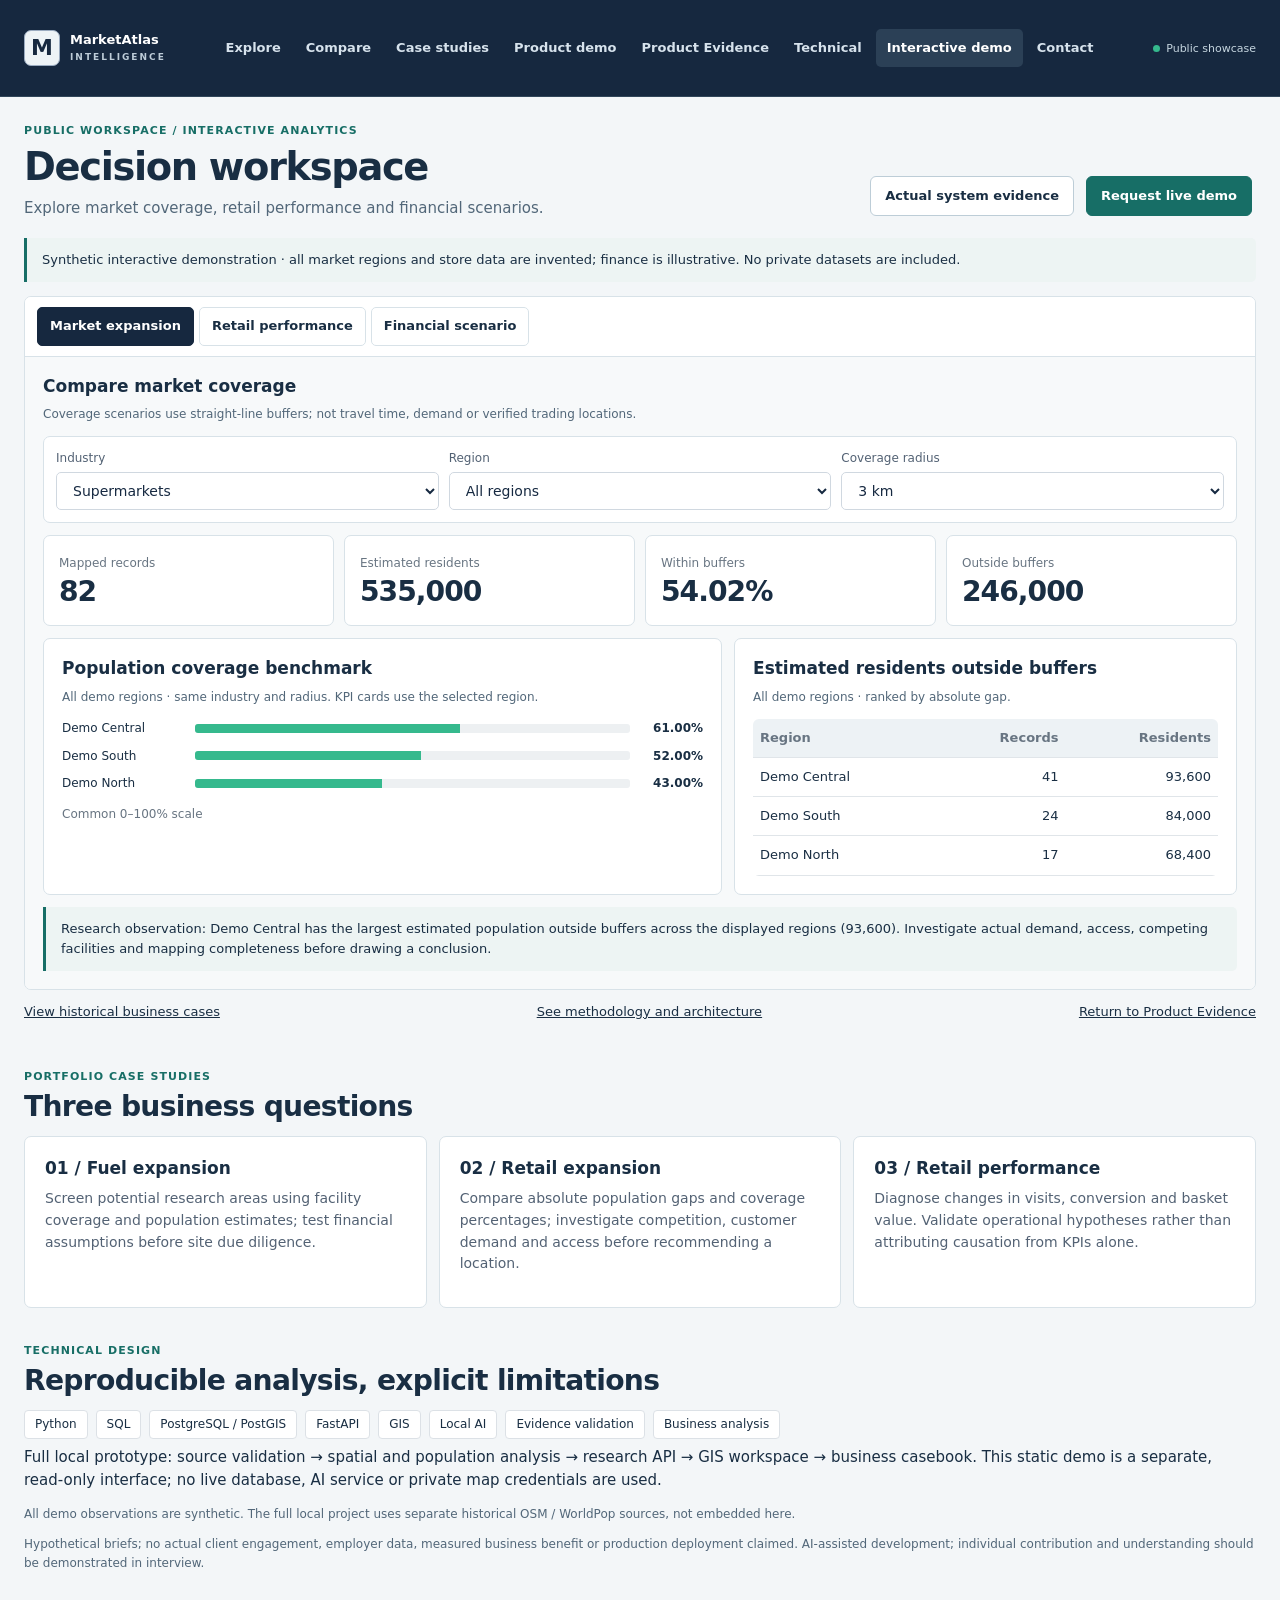
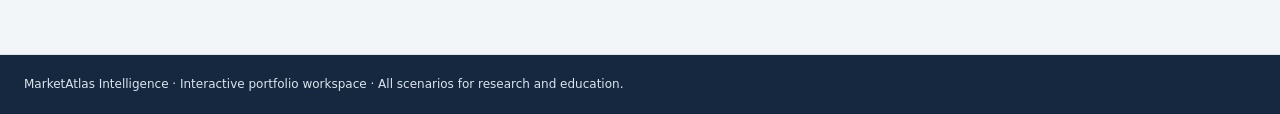
==== commit bea7ebc9: "Integrate professional product showcase video" ====
--- a/demo.html
+++ b/demo.html
@@ -1,6 +1,6 @@
 <!doctype html><html lang="en"><head><meta charset="utf-8"><meta name="viewport" content="width=device-width,initial-scale=1"><meta name="referrer" content="no-referrer"><meta http-equiv="Content-Security-Policy" content="default-src 'none'; script-src 'unsafe-inline'; style-src 'self' 'unsafe-inline'; base-uri 'none'; form-action 'none'; connect-src 'none'"><title>MarketAtlas | Business intelligence portfolio</title><style>
 *{box-sizing:border-box}html{scroll-behavior:smooth}body{margin:0;font:15px/1.6 system-ui,-apple-system,sans-serif;color:#162941;background:#f6f7f8}header{background:#162941;color:white;padding:18px 0}header .wrap{display:flex;align-items:center;justify-content:space-between;gap:16px}nav{display:flex;gap:20px;flex-wrap:wrap}a{color:inherit}header a{text-decoration:none;color:#dbe5ed;font-size:13px}.wrap{width:min(1160px,calc(100% - 44px));margin:auto}.logo{display:flex;gap:10px;align-items:center;font-weight:750}.mark{width:30px;height:30px;border:1px solid #9aabc0;border-radius:6px;text-align:center;line-height:28px;color:#e79a46}.hero{padding:54px 0 34px;display:grid;grid-template-columns:1.5fr 1fr;gap:40px;align-items:center}.eyebrow{text-transform:uppercase;letter-spacing:1.6px;font-size:11px;font-weight:700;color:#687582}h1{font-size:clamp(34px,4.5vw,56px);letter-spacing:-.045em;line-height:1.08;margin:12px 0 18px}h2{font-size:25px;letter-spacing:-.025em;margin:4px 0 10px}h3{font-size:16px;margin:0 0 8px}p{margin:6px 0 14px}.lede{font-size:17px;color:#536274}.muted,small{color:#687582;font-size:12px}.heroaside{background:#f1efe7;border:1px solid #e2ded5;border-radius:10px;padding:24px}.flow{display:grid;gap:12px}.flow div{background:white;border:1px solid #e0dfdb;border-radius:5px;padding:10px 12px;font-size:13px}.flow b{color:#0878ba;margin-right:10px}.cta{display:inline-block;background:#162941;color:white;padding:10px 18px;border-radius:5px;text-decoration:none;font-weight:650}.section{margin:22px 0 42px;scroll-margin-top:16px}.notice{border-left:3px solid #e79a46;background:#f1efe7;padding:12px 16px;font-size:13px;margin-bottom:18px}.shell{background:white;border:1px solid #dce1e6;border-radius:10px;overflow:hidden}.toolbar{background:#162941;color:white;display:flex;gap:5px;flex-wrap:wrap;padding:9px 12px}.toolbar button{color:#d4deea;background:transparent;border:0;padding:10px 15px;border-radius:5px;font:inherit;cursor:pointer}.toolbar button[aria-pressed=true]{background:white;color:#162941;font-weight:650}.content{padding:22px}.controls{display:flex;gap:14px;flex-wrap:wrap;margin:14px 0 20px}label{font-size:12px;color:#536274;display:grid;gap:4px;min-width:160px}select,button{font:inherit}select{padding:9px 12px;border:1px solid #d0d8e0;border-radius:5px;color:#162941;background:white}.kpis{display:grid;grid-template-columns:repeat(4,1fr);gap:10px;margin:14px 0 20px}.kpi{border:1px solid #e0e5e9;padding:15px;border-radius:6px}.kpi b{display:block;font-size:27px;letter-spacing:-.035em;line-height:1.3;font-variant-numeric:tabular-nums}.kpi span{font-size:12px;color:#687582}.split{display:grid;grid-template-columns:1.35fr 1fr;gap:20px}.panel{border:1px solid #dce1e6;border-radius:7px;padding:18px;min-width:0}.barrow{display:grid;grid-template-columns:minmax(85px,125px) 1fr 65px;align-items:center;gap:8px;margin:9px 0;font-size:12px}.track{height:9px;background:#edf0f2;border-radius:3px;overflow:hidden}.track i{display:block;height:100%;background:#35b98d}.barrow b{text-align:right;font-variant-numeric:tabular-nums}.scroll{overflow:auto}table{border-collapse:collapse;width:100%;font-size:13px}th,td{border-bottom:1px solid #e0e5e9;padding:9px 7px;text-align:right;white-space:nowrap}th:first-child,td:first-child{text-align:left}th{color:#687582;font-weight:650}.insight{margin-top:18px;border-left:3px solid #35b98d;padding:12px 16px;background:#f4f8f6}.cards{display:grid;grid-template-columns:repeat(3,1fr);gap:12px}.cards article{background:white;border:1px solid #dce1e6;border-radius:7px;padding:20px}.cards p{font-size:14px;color:#536274}.chips{display:flex;flex-wrap:wrap;gap:8px}.chips span{border:1px solid #dce1e6;background:white;border-radius:4px;padding:4px 10px;font-size:12px}footer{border-top:1px solid #dce1e6;padding:24px 0;color:#687582;font-size:12px}button:focus-visible,select:focus-visible,a:focus-visible{outline:3px solid #0878ba;outline-offset:2px}.negative{color:#a3473e}.positive{color:#18775c}[hidden]{display:none!important}@media(max-width:780px){.hero,.split,.cards{grid-template-columns:1fr}.hero{gap:12px;padding:30px 0}.kpis{grid-template-columns:repeat(2,1fr)}.wrap{width:calc(100% - 24px)}header .wrap{align-items:flex-start;flex-direction:column}.content{padding:12px}.kpi b{font-size:22px}.barrow{grid-template-columns:90px 1fr 60px}}@media print{header,.toolbar,.controls,.cta{display:none}body{background:white}.wrap{width:100%}.panel,.kpi,article{break-inside:avoid}}
-</style><link rel="stylesheet" href="assets/workspace.css"></head><body class="demo-page"><header class="ma-header"><div class="wrap"><a class="ma-brand" href="index.html"><span class="mark">M</span><span>MarketAtlas<small>INTELLIGENCE</small></span></a><nav aria-label="Main navigation"><a href="index.html">Explore</a><a href="demo.html#market">Compare</a><a href="index.html#cases">Case studies</a><a href="index.html#evidence">Product Evidence</a><a href="index.html#architecture">Technical</a><a href="demo.html" aria-current="page">Interactive demo</a><a href="index.html#contact">Contact</a></nav><span class="ma-mode">Public showcase</span></div></header><main class="wrap"><div class="ma-intro"><div><div class="eyebrow">Public workspace / Interactive analytics</div><h1>Decision workspace</h1><p>Explore market coverage, retail performance and financial scenarios.</p></div><div class="ma-actions"><a class="cta secondary" href="index.html#evidence">Actual system evidence</a><a class="cta" href="index.html#contact">Request live demo</a></div></div><section id="demo" class="section"><div id="notice" class="notice" role="status"></div><div class="shell"><div class="toolbar" aria-label="Analysis views"><button data-view="market" aria-pressed="true">Market expansion</button><button data-view="retail" aria-pressed="false">Retail performance</button><button data-view="finance" aria-pressed="false">Financial scenario</button></div><div class="content"><section id="market"><h3>Compare market coverage</h3><p class="muted">Coverage scenarios use straight-line buffers; not travel time, demand or verified trading locations.</p><div class="controls"><label>Industry<select id="industry"></select></label><label>Region<select id="district"></select></label><label>Coverage radius<select id="radius"><option value="1000">1 km</option><option value="3000" selected>3 km</option><option value="5000">5 km</option></select></label></div><div class="kpis" id="mkpi"></div><div class="split"><article class="panel"><h3>Population coverage benchmark</h3><p class="muted">All demo regions · same industry and radius. KPI cards use the selected region.</p><div id="bars"></div><small>Common 0–100% scale</small></article><article class="panel"><h3>Estimated residents outside buffers</h3><p class="muted">All demo regions · ranked by absolute gap.</p><div class="scroll"><table><thead><tr><th>Region</th><th>Records</th><th>Residents</th></tr></thead><tbody id="gaps"></tbody></table></div></article></div><div class="insight" id="minsg"></div></section><section id="retail" hidden><h3>Retail performance diagnostic</h3><p class="muted">Entirely synthetic training data · 3 fictional stores · two matched seven-day periods.</p><div class="controls"><label>Store<select id="store"><option>All stores</option><option>Store A</option><option>Store B</option><option>Store C</option></select></label></div><div id="rkpi" class="kpis"></div><div class="split"><article class="panel"><h3>Daily visits · matched weekdays</h3><div id="daily"></div><small>Grey: baseline · Green: comparison · common scale</small></article><article class="panel"><h3>Sales change decomposition (MYR)</h3><div class="scroll"><table><thead><tr><th>Component</th><th>Change</th></tr></thead><tbody id="bridge"></tbody></table></div><p class="muted">Ordered arithmetic bridge, not proof of causality.</p></article></div><div class="insight" id="rinsg"></div></section><section id="finance" hidden><h3>Fuel investment scenario</h3><p class="muted">Illustrative 10-year unlevered pre-tax scenario, not a forecast or recommendation.</p><div class="controls"><label>Daily transactions<select id="volume"><option>300</option><option selected>450</option><option>650</option></select></label></div><div id="fkpi" class="kpis"></div><article class="panel"><h3>NPV sensitivity · MYR</h3><p class="muted">Common zero-centred scale · selected scenario in bold</p><div id="sensitivity" class="ma-sensitivity"></div><div class="scroll"><table><thead><tr><th>Transactions/day</th><th>NPV</th></tr></thead><tbody id="scenarios"></tbody></table></div><p class="muted">Assumptions: MYR 3m initial capex; MYR 150k working capital; 10% discount rate; MYR 3.50 contribution per transaction; 365 days; MYR 300k fixed annual operating cost; MYR 50k annual maintenance; 2% volume and cost growth; MYR 400k residual value and working capital recovery in year 10.</p></article><div class="insight" id="finsg"></div></section></div></div><div class="ma-demo-bottom"><a href="index.html#cases">View historical business cases</a><a href="index.html#architecture">See methodology and architecture</a><a href="index.html#evidence">Return to Product Evidence</a></div></section><section id="cases" class="section"><div class="eyebrow">Portfolio case studies</div><h2>Three business questions</h2><div class="cards"><article><h3>01 / Fuel expansion</h3><p>Screen potential research areas using facility coverage and population estimates; test financial assumptions before site due diligence.</p></article><article><h3>02 / Retail expansion</h3><p>Compare absolute population gaps and coverage percentages; investigate competition, customer demand and access before recommending a location.</p></article><article><h3>03 / Retail performance</h3><p>Diagnose changes in visits, conversion and basket value. Validate operational hypotheses rather than attributing causation from KPIs alone.</p></article></div></section><section id="method" class="section"><div class="eyebrow">Technical design</div><h2>Reproducible analysis, explicit limitations</h2><div class="chips"><span>Python</span><span>SQL</span><span>PostgreSQL / PostGIS</span><span>FastAPI</span><span>GIS</span><span>Local AI</span><span>Evidence validation</span><span>Business analysis</span></div><p>Full local prototype: source validation → spatial and population analysis → research API → GIS workspace → business casebook. This static demo is a separate, read-only interface; no live database, AI service or private map credentials are used.</p><p id="source" class="muted"></p><p class="muted">Hypothetical briefs; no actual client engagement, employer data, measured business benefit or production deployment claimed. AI-assisted development; individual contribution and understanding should be demonstrated in interview.</p></section></main><footer><div class="wrap">MarketAtlas Intelligence · Interactive portfolio workspace · All scenarios for research and education.</div></footer><script id="data" type="application/json">{"mode":"synthetic","source":null,"market":[{"industry":"fuel","district":"Demo North","radius_m":1000,"mapped_records":12,"estimated_residents":120000,"covered_estimated_residents":16800,"uncovered_estimated_residents":103200},{"industry":"fuel","district":"Demo North","radius_m":3000,"mapped_records":12,"estimated_residents":120000,"covered_estimated_residents":38400,"uncovered_estimated_residents":81600},{"industry":"fuel","district":"Demo North","radius_m":5000,"mapped_records":12,"estimated_residents":120000,"covered_estimated_residents":57600,"uncovered_estimated_residents":62400},{"industry":"supermarket","district":"Demo North","radius_m":1000,"mapped_records":17,"estimated_residents":120000,"covered_estimated_residents":30000,"uncovered_estimated_residents":90000},{"industry":"supermarket","district":"Demo North","radius_m":3000,"mapped_records":17,"estimated_residents":120000,"covered_estimated_residents":51600,"uncovered_estimated_residents":68400},{"industry":"supermarket","district":"Demo North","radius_m":5000,"mapped_records":17,"estimated_residents":120000,"covered_estimated_residents":70800,"uncovered_estimated_residents":49200},{"industry":"fuel","district":"Demo Central","radius_m":1000,"mapped_records":32,"estimated_residents":240000,"covered_estimated_residents":76800,"uncovered_estimated_residents":163200},{"industry":"fuel","district":"Demo Central","radius_m":3000,"mapped_records":32,"estimated_residents":240000,"covered_estimated_residents":120000,"uncovered_estimated_residents":120000},{"industry":"fuel","district":"Demo Central","radius_m":5000,"mapped_records":32,"estimated_residents":240000,"covered_estimated_residents":158400,"uncovered_estimated_residents":81600},{"industry":"supermarket","district":"Demo Central","radius_m":1000,"mapped_records":41,"estimated_residents":240000,"covered_estimated_residents":103200,"uncovered_estimated_residents":136800},{"industry":"supermarket","district":"Demo Central","radius_m":3000,"mapped_records":41,"estimated_residents":240000,"covered_estimated_residents":146400,"uncovered_estimated_residents":93600},{"industry":"supermarket","district":"Demo Central","radius_m":5000,"mapped_records":41,"estimated_residents":240000,"covered_estimated_residents":184800,"uncovered_estimated_residents":55200},{"industry":"fuel","district":"Demo South","radius_m":1000,"mapped_records":19,"estimated_residents":175000,"covered_estimated_residents":38500,"uncovered_estimated_residents":136500},{"industry":"fuel","district":"Demo South","radius_m":3000,"mapped_records":19,"estimated_residents":175000,"covered_estimated_residents":70000,"uncovered_estimated_residents":105000},{"industry":"fuel","district":"Demo South","radius_m":5000,"mapped_records":19,"estimated_residents":175000,"covered_estimated_residents":98000,"uncovered_estimated_residents":77000},{"industry":"supermarket","district":"Demo South","radius_m":1000,"mapped_records":24,"estimated_residents":175000,"covered_estimated_residents":59500,"uncovered_estimated_residents":115500},{"industry":"supermarket","district":"Demo South","radius_m":3000,"mapped_records":24,"estimated_residents":175000,"covered_estimated_residents":91000,"uncovered_estimated_residents":84000},{"industry":"supermarket","district":"Demo South","radius_m":5000,"mapped_records":24,"estimated_residents":175000,"covered_estimated_residents":119000,"uncovered_estimated_residents":56000}],"labels":{"fuel":"Fuel stations","supermarket":"Supermarkets"},"daily":[{"date":"2026-10-05","period":"Baseline","store":"Store A","visits":600,"transactions":162,"sales_myr":6804,"data_type":"SYNTHETIC"},{"date":"2026-10-05","period":"Baseline","store":"Store B","visits":750,"transactions":188,"sales_myr":8648,"data_type":"SYNTHETIC"},{"date":"2026-10-05","period":"Baseline","store":"Store C","visits":480,"transactions":144,"sales_myr":5616,"data_type":"SYNTHETIC"},{"date":"2026-10-06","period":"Baseline","store":"Store A","visits":625,"transactions":169,"sales_myr":7098,"data_type":"SYNTHETIC"},{"date":"2026-10-06","period":"Baseline","store":"Store B","visits":775,"transactions":194,"sales_myr":8924,"data_type":"SYNTHETIC"},{"date":"2026-10-06","period":"Baseline","store":"Store C","visits":505,"transactions":152,"sales_myr":5928,"data_type":"SYNTHETIC"},{"date":"2026-10-07","period":"Baseline","store":"Store A","visits":615,"transactions":166,"sales_myr":6972,"data_type":"SYNTHETIC"},{"date":"2026-10-07","period":"Baseline","store":"Store B","visits":765,"transactions":191,"sales_myr":8786,"data_type":"SYNTHETIC"},{"date":"2026-10-07","period":"Baseline","store":"Store C","visits":495,"transactions":148,"sales_myr":5772,"data_type":"SYNTHETIC"},{"date":"2026-10-08","period":"Baseline","store":"Store A","visits":630,"transactions":170,"sales_myr":7140,"data_type":"SYNTHETIC"},{"date":"2026-10-08","period":"Baseline","store":"Store B","visits":780,"transactions":195,"sales_myr":8970,"data_type":"SYNTHETIC"},{"date":"2026-10-08","period":"Baseline","store":"Store C","visits":510,"transactions":153,"sales_myr":5967,"data_type":"SYNTHETIC"},{"date":"2026-10-09","period":"Baseline","store":"Store A","visits":650,"transactions":176,"sales_myr":7392,"data_type":"SYNTHETIC"},{"date":"2026-10-09","period":"Baseline","store":"Store B","visits":800,"transactions":200,"sales_myr":9200,"data_type":"SYNTHETIC"},{"date":"2026-10-09","period":"Baseline","store":"Store C","visits":530,"transactions":159,"sales_myr":6201,"data_type":"SYNTHETIC"},{"date":"2026-10-10","period":"Baseline","store":"Store A","visits":730,"transactions":197,"sales_myr":8274,"data_type":"SYNTHETIC"},{"date":"2026-10-10","period":"Baseline","store":"Store B","visits":880,"transactions":220,"sales_myr":10120,"data_type":"SYNTHETIC"},{"date":"2026-10-10","period":"Baseline","store":"Store C","visits":610,"transactions":183,"sales_myr":7137,"data_type":"SYNTHETIC"},{"date":"2026-10-11","period":"Baseline","store":"Store A","visits":700,"transactions":189,"sales_myr":7938,"data_type":"SYNTHETIC"},{"date":"2026-10-11","period":"Baseline","store":"Store B","visits":850,"transactions":212,"sales_myr":9752,"data_type":"SYNTHETIC"},{"date":"2026-10-11","period":"Baseline","store":"Store C","visits":580,"transactions":174,"sales_myr":6786,"data_type":"SYNTHETIC"},{"date":"2026-10-12","period":"Comparison","store":"Store A","visits":620,"transactions":167,"sales_myr":7014,"data_type":"SYNTHETIC"},{"date":"2026-10-12","period":"Comparison","store":"Store B","visits":790,"transactions":142,"sales_myr":6532,"data_type":"SYNTHETIC"},{"date":"2026-10-12","period":"Comparison","store":"Store C","visits":500,"transactions":150,"sales_myr":5850,"data_type":"SYNTHETIC"},{"date":"2026-10-13","period":"Comparison","store":"Store A","visits":645,"transactions":174,"sales_myr":7308,"data_type":"SYNTHETIC"},{"date":"2026-10-13","period":"Comparison","store":"Store B","visits":815,"transactions":147,"sales_myr":6762,"data_type":"SYNTHETIC"},{"date":"2026-10-13","period":"Comparison","store":"Store C","visits":525,"transactions":158,"sales_myr":6162,"data_type":"SYNTHETIC"},{"date":"2026-10-14","period":"Comparison","store":"Store A","visits":635,"transactions":171,"sales_myr":7182,"data_type":"SYNTHETIC"},{"date":"2026-10-14","period":"Comparison","store":"Store B","visits":805,"transactions":145,"sales_myr":6670,"data_type":"SYNTHETIC"},{"date":"2026-10-14","period":"Comparison","store":"Store C","visits":515,"transactions":154,"sales_myr":6006,"data_type":"SYNTHETIC"},{"date":"2026-10-15","period":"Comparison","store":"Store A","visits":650,"transactions":176,"sales_myr":7392,"data_type":"SYNTHETIC"},{"date":"2026-10-15","period":"Comparison","store":"Store B","visits":820,"transactions":148,"sales_myr":6808,"data_type":"SYNTHETIC"},{"date":"2026-10-15","period":"Comparison","store":"Store C","visits":530,"transactions":159,"sales_myr":6201,"data_type":"SYNTHETIC"},{"date":"2026-10-16","period":"Comparison","store":"Store A","visits":670,"transactions":181,"sales_myr":7602,"data_type":"SYNTHETIC"},{"date":"2026-10-16","period":"Comparison","store":"Store B","visits":840,"transactions":151,"sales_myr":6946,"data_type":"SYNTHETIC"},{"date":"2026-10-16","period":"Comparison","store":"Store C","visits":550,"transactions":165,"sales_myr":6435,"data_type":"SYNTHETIC"},{"date":"2026-10-17","period":"Comparison","store":"Store A","visits":750,"transactions":202,"sales_myr":8484,"data_type":"SYNTHETIC"},{"date":"2026-10-17","period":"Comparison","store":"Store B","visits":920,"transactions":166,"sales_myr":7636,"data_type":"SYNTHETIC"},{"date":"2026-10-17","period":"Comparison","store":"Store C","visits":630,"transactions":189,"sales_myr":7371,"data_type":"SYNTHETIC"},{"date":"2026-10-18","period":"Comparison","store":"Store A","visits":720,"transactions":194,"sales_myr":8148,"data_type":"SYNTHETIC"},{"date":"2026-10-18","period":"Comparison","store":"Store B","visits":890,"transactions":160,"sales_myr":7360,"data_type":"SYNTHETIC"},{"date":"2026-10-18","period":"Comparison","store":"Store C","visits":600,"transactions":180,"sales_myr":7020,"data_type":"SYNTHETIC"}],"finance":[{"volume":300,"npv":-2717659.599432433,"break_even":621.09081226884},{"volume":450,"npv":-1448084.3754190085,"break_even":621.09081226884},{"volume":650,"npv":244682.58993222448,"break_even":621.09081226884}]}</script><script>
+</style><link rel="stylesheet" href="assets/workspace.css?v=4.9.3"></head><body class="demo-page"><header class="ma-header"><div class="wrap"><a class="ma-brand" href="index.html"><span class="mark">M</span><span>MarketAtlas<small>INTELLIGENCE</small></span></a><nav aria-label="Main navigation"><a href="index.html">Explore</a><a href="demo.html#market">Compare</a><a href="index.html#cases">Case studies</a><a href="index.html#product-demo">Product demo</a><a href="index.html#evidence">Product Evidence</a><a href="index.html#architecture">Technical</a><a href="demo.html" aria-current="page">Interactive demo</a><a href="index.html#contact">Contact</a></nav><span class="ma-mode">Public showcase</span></div></header><main class="wrap"><div class="ma-intro"><div><div class="eyebrow">Public workspace / Interactive analytics</div><h1>Decision workspace</h1><p>Explore market coverage, retail performance and financial scenarios.</p></div><div class="ma-actions"><a class="cta secondary" href="index.html#evidence">Actual system evidence</a><a class="cta" href="index.html#contact">Request live demo</a></div></div><section id="demo" class="section"><div id="notice" class="notice" role="status"></div><div class="shell"><div class="toolbar" aria-label="Analysis views"><button data-view="market" aria-pressed="true">Market expansion</button><button data-view="retail" aria-pressed="false">Retail performance</button><button data-view="finance" aria-pressed="false">Financial scenario</button></div><div class="content"><section id="market"><h3>Compare market coverage</h3><p class="muted">Coverage scenarios use straight-line buffers; not travel time, demand or verified trading locations.</p><div class="controls"><label>Industry<select id="industry"></select></label><label>Region<select id="district"></select></label><label>Coverage radius<select id="radius"><option value="1000">1 km</option><option value="3000" selected>3 km</option><option value="5000">5 km</option></select></label></div><div class="kpis" id="mkpi"></div><div class="split"><article class="panel"><h3>Population coverage benchmark</h3><p class="muted">All demo regions · same industry and radius. KPI cards use the selected region.</p><div id="bars"></div><small>Common 0–100% scale</small></article><article class="panel"><h3>Estimated residents outside buffers</h3><p class="muted">All demo regions · ranked by absolute gap.</p><div class="scroll"><table><thead><tr><th>Region</th><th>Records</th><th>Residents</th></tr></thead><tbody id="gaps"></tbody></table></div></article></div><div class="insight" id="minsg"></div></section><section id="retail" hidden><h3>Retail performance diagnostic</h3><p class="muted">Entirely synthetic training data · 3 fictional stores · two matched seven-day periods.</p><div class="controls"><label>Store<select id="store"><option>All stores</option><option>Store A</option><option>Store B</option><option>Store C</option></select></label></div><div id="rkpi" class="kpis"></div><div class="split"><article class="panel"><h3>Daily visits · matched weekdays</h3><div id="daily"></div><small>Grey: baseline · Green: comparison · common scale</small></article><article class="panel"><h3>Sales change decomposition (MYR)</h3><div class="scroll"><table><thead><tr><th>Component</th><th>Change</th></tr></thead><tbody id="bridge"></tbody></table></div><p class="muted">Ordered arithmetic bridge, not proof of causality.</p></article></div><div class="insight" id="rinsg"></div></section><section id="finance" hidden><h3>Fuel investment scenario</h3><p class="muted">Illustrative 10-year unlevered pre-tax scenario, not a forecast or recommendation.</p><div class="controls"><label>Daily transactions<select id="volume"><option>300</option><option selected>450</option><option>650</option></select></label></div><div id="fkpi" class="kpis"></div><article class="panel"><h3>NPV sensitivity · MYR</h3><p class="muted">Common zero-centred scale · selected scenario in bold</p><div id="sensitivity" class="ma-sensitivity"></div><div class="scroll"><table><thead><tr><th>Transactions/day</th><th>NPV</th></tr></thead><tbody id="scenarios"></tbody></table></div><p class="muted">Assumptions: MYR 3m initial capex; MYR 150k working capital; 10% discount rate; MYR 3.50 contribution per transaction; 365 days; MYR 300k fixed annual operating cost; MYR 50k annual maintenance; 2% volume and cost growth; MYR 400k residual value and working capital recovery in year 10.</p></article><div class="insight" id="finsg"></div></section></div></div><div class="ma-demo-bottom"><a href="index.html#cases">View historical business cases</a><a href="index.html#architecture">See methodology and architecture</a><a href="index.html#evidence">Return to Product Evidence</a></div></section><section id="cases" class="section"><div class="eyebrow">Portfolio case studies</div><h2>Three business questions</h2><div class="cards"><article><h3>01 / Fuel expansion</h3><p>Screen potential research areas using facility coverage and population estimates; test financial assumptions before site due diligence.</p></article><article><h3>02 / Retail expansion</h3><p>Compare absolute population gaps and coverage percentages; investigate competition, customer demand and access before recommending a location.</p></article><article><h3>03 / Retail performance</h3><p>Diagnose changes in visits, conversion and basket value. Validate operational hypotheses rather than attributing causation from KPIs alone.</p></article></div></section><section id="method" class="section"><div class="eyebrow">Technical design</div><h2>Reproducible analysis, explicit limitations</h2><div class="chips"><span>Python</span><span>SQL</span><span>PostgreSQL / PostGIS</span><span>FastAPI</span><span>GIS</span><span>Local AI</span><span>Evidence validation</span><span>Business analysis</span></div><p>Full local prototype: source validation → spatial and population analysis → research API → GIS workspace → business casebook. This static demo is a separate, read-only interface; no live database, AI service or private map credentials are used.</p><p id="source" class="muted"></p><p class="muted">Hypothetical briefs; no actual client engagement, employer data, measured business benefit or production deployment claimed. AI-assisted development; individual contribution and understanding should be demonstrated in interview.</p></section></main><footer><div class="wrap">MarketAtlas Intelligence · Interactive portfolio workspace · All scenarios for research and education.</div></footer><script id="data" type="application/json">{"mode":"synthetic","source":null,"market":[{"industry":"fuel","district":"Demo North","radius_m":1000,"mapped_records":12,"estimated_residents":120000,"covered_estimated_residents":16800,"uncovered_estimated_residents":103200},{"industry":"fuel","district":"Demo North","radius_m":3000,"mapped_records":12,"estimated_residents":120000,"covered_estimated_residents":38400,"uncovered_estimated_residents":81600},{"industry":"fuel","district":"Demo North","radius_m":5000,"mapped_records":12,"estimated_residents":120000,"covered_estimated_residents":57600,"uncovered_estimated_residents":62400},{"industry":"supermarket","district":"Demo North","radius_m":1000,"mapped_records":17,"estimated_residents":120000,"covered_estimated_residents":30000,"uncovered_estimated_residents":90000},{"industry":"supermarket","district":"Demo North","radius_m":3000,"mapped_records":17,"estimated_residents":120000,"covered_estimated_residents":51600,"uncovered_estimated_residents":68400},{"industry":"supermarket","district":"Demo North","radius_m":5000,"mapped_records":17,"estimated_residents":120000,"covered_estimated_residents":70800,"uncovered_estimated_residents":49200},{"industry":"fuel","district":"Demo Central","radius_m":1000,"mapped_records":32,"estimated_residents":240000,"covered_estimated_residents":76800,"uncovered_estimated_residents":163200},{"industry":"fuel","district":"Demo Central","radius_m":3000,"mapped_records":32,"estimated_residents":240000,"covered_estimated_residents":120000,"uncovered_estimated_residents":120000},{"industry":"fuel","district":"Demo Central","radius_m":5000,"mapped_records":32,"estimated_residents":240000,"covered_estimated_residents":158400,"uncovered_estimated_residents":81600},{"industry":"supermarket","district":"Demo Central","radius_m":1000,"mapped_records":41,"estimated_residents":240000,"covered_estimated_residents":103200,"uncovered_estimated_residents":136800},{"industry":"supermarket","district":"Demo Central","radius_m":3000,"mapped_records":41,"estimated_residents":240000,"covered_estimated_residents":146400,"uncovered_estimated_residents":93600},{"industry":"supermarket","district":"Demo Central","radius_m":5000,"mapped_records":41,"estimated_residents":240000,"covered_estimated_residents":184800,"uncovered_estimated_residents":55200},{"industry":"fuel","district":"Demo South","radius_m":1000,"mapped_records":19,"estimated_residents":175000,"covered_estimated_residents":38500,"uncovered_estimated_residents":136500},{"industry":"fuel","district":"Demo South","radius_m":3000,"mapped_records":19,"estimated_residents":175000,"covered_estimated_residents":70000,"uncovered_estimated_residents":105000},{"industry":"fuel","district":"Demo South","radius_m":5000,"mapped_records":19,"estimated_residents":175000,"covered_estimated_residents":98000,"uncovered_estimated_residents":77000},{"industry":"supermarket","district":"Demo South","radius_m":1000,"mapped_records":24,"estimated_residents":175000,"covered_estimated_residents":59500,"uncovered_estimated_residents":115500},{"industry":"supermarket","district":"Demo South","radius_m":3000,"mapped_records":24,"estimated_residents":175000,"covered_estimated_residents":91000,"uncovered_estimated_residents":84000},{"industry":"supermarket","district":"Demo South","radius_m":5000,"mapped_records":24,"estimated_residents":175000,"covered_estimated_residents":119000,"uncovered_estimated_residents":56000}],"labels":{"fuel":"Fuel stations","supermarket":"Supermarkets"},"daily":[{"date":"2026-10-05","period":"Baseline","store":"Store A","visits":600,"transactions":162,"sales_myr":6804,"data_type":"SYNTHETIC"},{"date":"2026-10-05","period":"Baseline","store":"Store B","visits":750,"transactions":188,"sales_myr":8648,"data_type":"SYNTHETIC"},{"date":"2026-10-05","period":"Baseline","store":"Store C","visits":480,"transactions":144,"sales_myr":5616,"data_type":"SYNTHETIC"},{"date":"2026-10-06","period":"Baseline","store":"Store A","visits":625,"transactions":169,"sales_myr":7098,"data_type":"SYNTHETIC"},{"date":"2026-10-06","period":"Baseline","store":"Store B","visits":775,"transactions":194,"sales_myr":8924,"data_type":"SYNTHETIC"},{"date":"2026-10-06","period":"Baseline","store":"Store C","visits":505,"transactions":152,"sales_myr":5928,"data_type":"SYNTHETIC"},{"date":"2026-10-07","period":"Baseline","store":"Store A","visits":615,"transactions":166,"sales_myr":6972,"data_type":"SYNTHETIC"},{"date":"2026-10-07","period":"Baseline","store":"Store B","visits":765,"transactions":191,"sales_myr":8786,"data_type":"SYNTHETIC"},{"date":"2026-10-07","period":"Baseline","store":"Store C","visits":495,"transactions":148,"sales_myr":5772,"data_type":"SYNTHETIC"},{"date":"2026-10-08","period":"Baseline","store":"Store A","visits":630,"transactions":170,"sales_myr":7140,"data_type":"SYNTHETIC"},{"date":"2026-10-08","period":"Baseline","store":"Store B","visits":780,"transactions":195,"sales_myr":8970,"data_type":"SYNTHETIC"},{"date":"2026-10-08","period":"Baseline","store":"Store C","visits":510,"transactions":153,"sales_myr":5967,"data_type":"SYNTHETIC"},{"date":"2026-10-09","period":"Baseline","store":"Store A","visits":650,"transactions":176,"sales_myr":7392,"data_type":"SYNTHETIC"},{"date":"2026-10-09","period":"Baseline","store":"Store B","visits":800,"transactions":200,"sales_myr":9200,"data_type":"SYNTHETIC"},{"date":"2026-10-09","period":"Baseline","store":"Store C","visits":530,"transactions":159,"sales_myr":6201,"data_type":"SYNTHETIC"},{"date":"2026-10-10","period":"Baseline","store":"Store A","visits":730,"transactions":197,"sales_myr":8274,"data_type":"SYNTHETIC"},{"date":"2026-10-10","period":"Baseline","store":"Store B","visits":880,"transactions":220,"sales_myr":10120,"data_type":"SYNTHETIC"},{"date":"2026-10-10","period":"Baseline","store":"Store C","visits":610,"transactions":183,"sales_myr":7137,"data_type":"SYNTHETIC"},{"date":"2026-10-11","period":"Baseline","store":"Store A","visits":700,"transactions":189,"sales_myr":7938,"data_type":"SYNTHETIC"},{"date":"2026-10-11","period":"Baseline","store":"Store B","visits":850,"transactions":212,"sales_myr":9752,"data_type":"SYNTHETIC"},{"date":"2026-10-11","period":"Baseline","store":"Store C","visits":580,"transactions":174,"sales_myr":6786,"data_type":"SYNTHETIC"},{"date":"2026-10-12","period":"Comparison","store":"Store A","visits":620,"transactions":167,"sales_myr":7014,"data_type":"SYNTHETIC"},{"date":"2026-10-12","period":"Comparison","store":"Store B","visits":790,"transactions":142,"sales_myr":6532,"data_type":"SYNTHETIC"},{"date":"2026-10-12","period":"Comparison","store":"Store C","visits":500,"transactions":150,"sales_myr":5850,"data_type":"SYNTHETIC"},{"date":"2026-10-13","period":"Comparison","store":"Store A","visits":645,"transactions":174,"sales_myr":7308,"data_type":"SYNTHETIC"},{"date":"2026-10-13","period":"Comparison","store":"Store B","visits":815,"transactions":147,"sales_myr":6762,"data_type":"SYNTHETIC"},{"date":"2026-10-13","period":"Comparison","store":"Store C","visits":525,"transactions":158,"sales_myr":6162,"data_type":"SYNTHETIC"},{"date":"2026-10-14","period":"Comparison","store":"Store A","visits":635,"transactions":171,"sales_myr":7182,"data_type":"SYNTHETIC"},{"date":"2026-10-14","period":"Comparison","store":"Store B","visits":805,"transactions":145,"sales_myr":6670,"data_type":"SYNTHETIC"},{"date":"2026-10-14","period":"Comparison","store":"Store C","visits":515,"transactions":154,"sales_myr":6006,"data_type":"SYNTHETIC"},{"date":"2026-10-15","period":"Comparison","store":"Store A","visits":650,"transactions":176,"sales_myr":7392,"data_type":"SYNTHETIC"},{"date":"2026-10-15","period":"Comparison","store":"Store B","visits":820,"transactions":148,"sales_myr":6808,"data_type":"SYNTHETIC"},{"date":"2026-10-15","period":"Comparison","store":"Store C","visits":530,"transactions":159,"sales_myr":6201,"data_type":"SYNTHETIC"},{"date":"2026-10-16","period":"Comparison","store":"Store A","visits":670,"transactions":181,"sales_myr":7602,"data_type":"SYNTHETIC"},{"date":"2026-10-16","period":"Comparison","store":"Store B","visits":840,"transactions":151,"sales_myr":6946,"data_type":"SYNTHETIC"},{"date":"2026-10-16","period":"Comparison","store":"Store C","visits":550,"transactions":165,"sales_myr":6435,"data_type":"SYNTHETIC"},{"date":"2026-10-17","period":"Comparison","store":"Store A","visits":750,"transactions":202,"sales_myr":8484,"data_type":"SYNTHETIC"},{"date":"2026-10-17","period":"Comparison","store":"Store B","visits":920,"transactions":166,"sales_myr":7636,"data_type":"SYNTHETIC"},{"date":"2026-10-17","period":"Comparison","store":"Store C","visits":630,"transactions":189,"sales_myr":7371,"data_type":"SYNTHETIC"},{"date":"2026-10-18","period":"Comparison","store":"Store A","visits":720,"transactions":194,"sales_myr":8148,"data_type":"SYNTHETIC"},{"date":"2026-10-18","period":"Comparison","store":"Store B","visits":890,"transactions":160,"sales_myr":7360,"data_type":"SYNTHETIC"},{"date":"2026-10-18","period":"Comparison","store":"Store C","visits":600,"transactions":180,"sales_myr":7020,"data_type":"SYNTHETIC"}],"finance":[{"volume":300,"npv":-2717659.599432433,"break_even":621.09081226884},{"volume":450,"npv":-1448084.3754190085,"break_even":621.09081226884},{"volume":650,"npv":244682.58993222448,"break_even":621.09081226884}]}</script><script>
 'use strict';const $=id=>document.getElementById(id),D=JSON.parse($('data').textContent),fmt=(n,d=0)=>n==null?'—':Number(n).toLocaleString('en-MY',{minimumFractionDigits:d,maximumFractionDigits:d}),pct=n=>n==null?'—':fmt(n,2)+'%',money=n=>'RM '+fmt(n),signed=n=>(n>0?'+':'')+fmt(n,2),sum=(rows,k)=>rows.reduce((a,r)=>a+r[k],0);function node(tag,text,cls){const e=document.createElement(tag);if(text!=null)e.textContent=text;if(cls)e.className=cls;return e}function option(id,v,label=v){const e=node('option',label);e.value=v;$(id).append(e)}function kpis(id,items){$(id).replaceChildren(...items.map(([label,val,sub])=>{const e=node('div',null,'kpi');e.append(node('span',label),node('b',val),node('small',sub||''));return e}))}function table(id,rows){$(id).replaceChildren(...rows.map(r=>{const tr=node('tr');for(const v of r)tr.append(node('td',v));return tr}))}function bar(id,label,value,max,colour='#35b98d',display=fmt(value)){const r=node('div',null,'barrow'),t=node('div',null,'track'),i=node('i');i.style.width=Math.max(0,Math.min(100,100*value/(max||1)))+'%';i.style.background=colour;t.append(i);r.append(node('span',label),t,node('b',display));$(id).append(r)}function cov(r){return r.estimated_residents?100*r.covered_estimated_residents/r.estimated_residents:null}for(const [k,l] of Object.entries(D.labels))option('industry',k,l);$('industry').value='supermarket';option('district','all','All regions');for(const n of [...new Set(D.market.map(r=>r.district))].sort())option('district',n);$('notice').textContent=D.source?'Historical aggregate publication-review draft · OSM/WorldPop estimates. Review licensing before sharing. Retail and finance remain simulated.':'Synthetic interactive demonstration · all market regions and store data are invented; finance is illustrative. No private datasets are included.';$('source').textContent=D.source?'Historical market evidence: © OpenStreetMap contributors (ODbL, openstreetmap.org/copyright); WorldPop R2025A v1 alpha, DOI 10.5258/SOTON/WP00839; geoBoundaries ADM2. OSM snapshot '+D.source.timestamp+'; modelled population year '+D.source.population_year+'; report SHA-256 '+D.source.report_sha256+'. No outside-Johor facilities; pixel-centre assignment, unverified operation.':'All demo observations are synthetic. The full local project uses separate historical OSM / WorldPop sources, not embedded here.';
 function market(){const rows=D.market.filter(r=>r.industry===$('industry').value&&r.radius_m===Number($('radius').value)),sel=rows.filter(r=>$('district').value==='all'||r.district===$('district').value),a=Object.fromEntries(['mapped_records','estimated_residents','covered_estimated_residents','uncovered_estimated_residents'].map(k=>[k,sum(sel,k)]));kpis('mkpi',[['Mapped records',fmt(a.mapped_records)],['Estimated residents',fmt(a.estimated_residents)],['Within buffers',pct(cov(a))],['Outside buffers',fmt(a.uncovered_estimated_residents)]]);$('bars').replaceChildren();for(const r of [...rows].sort((a,b)=>(cov(b)??-1)-(cov(a)??-1)))bar('bars',r.district,cov(r)||0,100,'#35b98d',pct(cov(r)));const gaps=[...rows].sort((a,b)=>b.uncovered_estimated_residents-a.uncovered_estimated_residents);table('gaps',gaps.map(r=>[r.district,fmt(r.mapped_records),fmt(r.uncovered_estimated_residents)]));$('minsg').textContent='Research observation: '+gaps[0].district+' has the largest estimated population outside buffers across the displayed regions ('+fmt(gaps[0].uncovered_estimated_residents)+'). Investigate actual demand, access, competing facilities and mapping completeness before drawing a conclusion.'}
 function retail(){const rows=D.daily.filter(r=>$('store').value==='All stores'||r.store===$('store').value),weeks=['Baseline','Comparison'].map(p=>rows.filter(r=>r.period===p)),stats=weeks.map(w=>{const v=sum(w,'visits'),t=sum(w,'transactions'),s=sum(w,'sales_myr');return{v,t,s,c:t/v,a:s/t}}),[a,b]=stats,delta=b.s-a.s; kpis('rkpi',[['Comparison visits',fmt(b.v),'Baseline '+fmt(a.v)],['Conversion',pct(100*b.c),signed(100*(b.c-a.c))+' pp'],['Sales',money(b.s),'Change '+signed(delta)+' MYR'],['Average basket','RM '+fmt(b.a,2),'Baseline RM '+fmt(a.a,2)]]);const daily=weeks.map(w=>[...new Set(w.map(r=>r.date))].sort().map(date=>sum(w.filter(r=>r.date===date),'visits'))),max=Math.max(...daily.flat());$('daily').replaceChildren();for(let i=0;i<7;i++){bar('daily',['Mon','Tue','Wed','Thu','Fri','Sat','Sun'][i]+' · base',daily[0][i],max,'#aab7c4');bar('daily','Comparison',daily[1][i],max)}const effects=[(b.v-a.v)*a.c*a.a,b.v*(b.c-a.c)*a.a,b.v*b.c*(b.a-a.a)];table('bridge',[['Visits',signed(effects[0])],['Conversion',signed(effects[1])],['Basket',signed(effects[2])],['Net sales',signed(delta)]]);$('rinsg').textContent='Research observation: visits '+(b.v>=a.v?'increased':'decreased')+' and sales '+(delta>=0?'increased or remained flat':'decreased')+'. Conversion changed by '+signed(100*(b.c-a.c))+' percentage points. Check staffing, queues, stock availability and sensor validity; these are hypotheses, not measured causes.'}
--- a/assets/workspace.css
+++ b/assets/workspace.css
@@ -56,3 +56,30 @@
 @media(max-width:540px){.wrap{width:calc(100% - 24px)}main.wrap{padding-top:17px}.ma-header .wrap{padding:9px 0}.ma-header nav a{font-size:12px;padding:7px 8px}.ma-canvas{padding:7px}.ma-toolbar{padding:8px}.ma-toolbar button{font-size:12px;padding:6px 8px}.ma-kpis b{font-size:21px}.ma-links{gap:8px}.ma-links a{padding:10px}.demo-page .content{padding:10px}.demo-page .kpis{grid-template-columns:repeat(2,minmax(0,1fr))}.demo-page .controls{padding:9px}.demo-page label{min-width:0;flex-basis:100%}.ma-sensitivity .row{grid-template-columns:44px minmax(0,1fr) 105px}.ma-sensitivity .row b{font-size:11px}.demo-page .barrow{grid-template-columns:84px minmax(0,1fr) 60px}.section{margin:26px 0}}
 @media(prefers-reduced-motion:reduce){html{scroll-behavior:auto}}
 @media print{header.ma-header,.ma-toolbar,.ma-actions,.ma-links,.tools,.ma-demo-bottom{display:none!important}.wrap{width:100%}.ma-stage{display:block}.ma-canvas{border:0}.ma-rail{break-inside:avoid}body{background:white}}
+
+/* Gallery layout hotfix: isolate the thumbnail from flexible text content. */
+.gallery{align-items:stretch;grid-template-columns:repeat(3,minmax(0,1fr))}
+.gallery .card{display:flex;flex-direction:column;min-width:0;min-height:0;overflow:hidden;background:#fff}
+.gallery .card .shot{display:block;position:relative;flex:0 0 auto;width:100%;height:auto;aspect-ratio:16/10;min-height:0;max-height:none;padding:0;overflow:hidden;background:#eaf0f2;border-bottom:1px solid var(--line,#d8e2e8)}
+.gallery .shot img{position:absolute;inset:8px;display:block;width:calc(100% - 16px);height:calc(100% - 16px);min-width:0;min-height:0;max-width:none;max-height:none;object-fit:contain;object-position:center;margin:0}
+.gallery .card .body{position:static;flex:1 0 auto;min-width:0;background:#fff;padding:14px;overflow-wrap:anywhere}
+.gallery .card .foot{position:static;flex:0 0 auto;min-width:0;background:#fff;padding:10px 14px;display:flex;flex-wrap:wrap;gap:8px;overflow-wrap:anywhere}
+.gallery .card h3{margin:6px 0 8px;line-height:1.35}
+.gallery .card p{margin:0 0 8px;line-height:1.55}
+@media(max-width:850px){.gallery{grid-template-columns:repeat(2,minmax(0,1fr))}}
+@media(max-width:540px){.gallery{grid-template-columns:minmax(0,1fr)}}
+@media print{.gallery .card{break-inside:avoid}.gallery .card .shot{break-inside:avoid}}
+
+/* V4.9.3 product video: fixed media aspect ratio, independent text layout. */
+.ma-intro{flex-wrap:wrap}.ma-actions{max-width:100%}
+.ma-video-heading{display:flex;align-items:center;justify-content:space-between;gap:16px;margin-bottom:12px;flex-wrap:wrap}
+.ma-video-heading h2{margin:6px 0}.ma-video-heading p{margin:4px 0}.ma-video-heading>div{min-width:0;flex:1 1 420px}
+.ma-video-layout{display:grid;grid-template-columns:minmax(0,1fr) minmax(250px,300px);border:1px solid var(--line,#d8e2e8);border-radius:9px;overflow:hidden;background:#fff;align-items:start}
+.ma-video-frame{margin:0;min-width:0;background:#fff;border-right:1px solid var(--line,#d8e2e8)}
+.ma-video-frame video{display:block;width:100%;height:auto;aspect-ratio:16/9;max-width:100%;object-fit:contain;background:#16283f}
+.ma-video-frame figcaption{padding:12px 14px;color:#526779;font-size:12px;line-height:1.5;overflow-wrap:anywhere}
+.ma-video-detail{min-width:0;padding:18px;overflow-wrap:anywhere}.ma-video-detail h3{margin:7px 0}.ma-video-detail p{font-size:13px;color:#526779}
+.ma-video-detail dl{margin:12px 0 16px}.ma-video-detail dl div{display:grid;grid-template-columns:48px minmax(0,1fr);gap:9px;border-bottom:1px solid #e4eaee;padding:7px 0;font-size:12px;line-height:1.4}.ma-video-detail dt{color:#176e66;font-weight:700;font-variant-numeric:tabular-nums}.ma-video-detail dd{margin:0}.ma-video-detail .cta{display:block;text-align:center;margin:7px 0}.ma-video-note{font-size:12px;color:#526779;margin:10px 0}
+@media(max-width:850px){.ma-video-layout{grid-template-columns:minmax(0,1fr)}.ma-video-frame{border-right:0;border-bottom:1px solid var(--line,#d8e2e8)}.ma-video-detail{padding:14px}}
+@media(max-width:540px){.ma-video-heading>div{flex-basis:100%}.ma-video-frame figcaption{padding:9px}.ma-video-detail{padding:12px}}
+@media print{.ma-video-layout{display:block}.ma-video-detail .cta{display:none}.ma-video-frame video{max-height:90mm}.ma-video-frame{border:0}}
